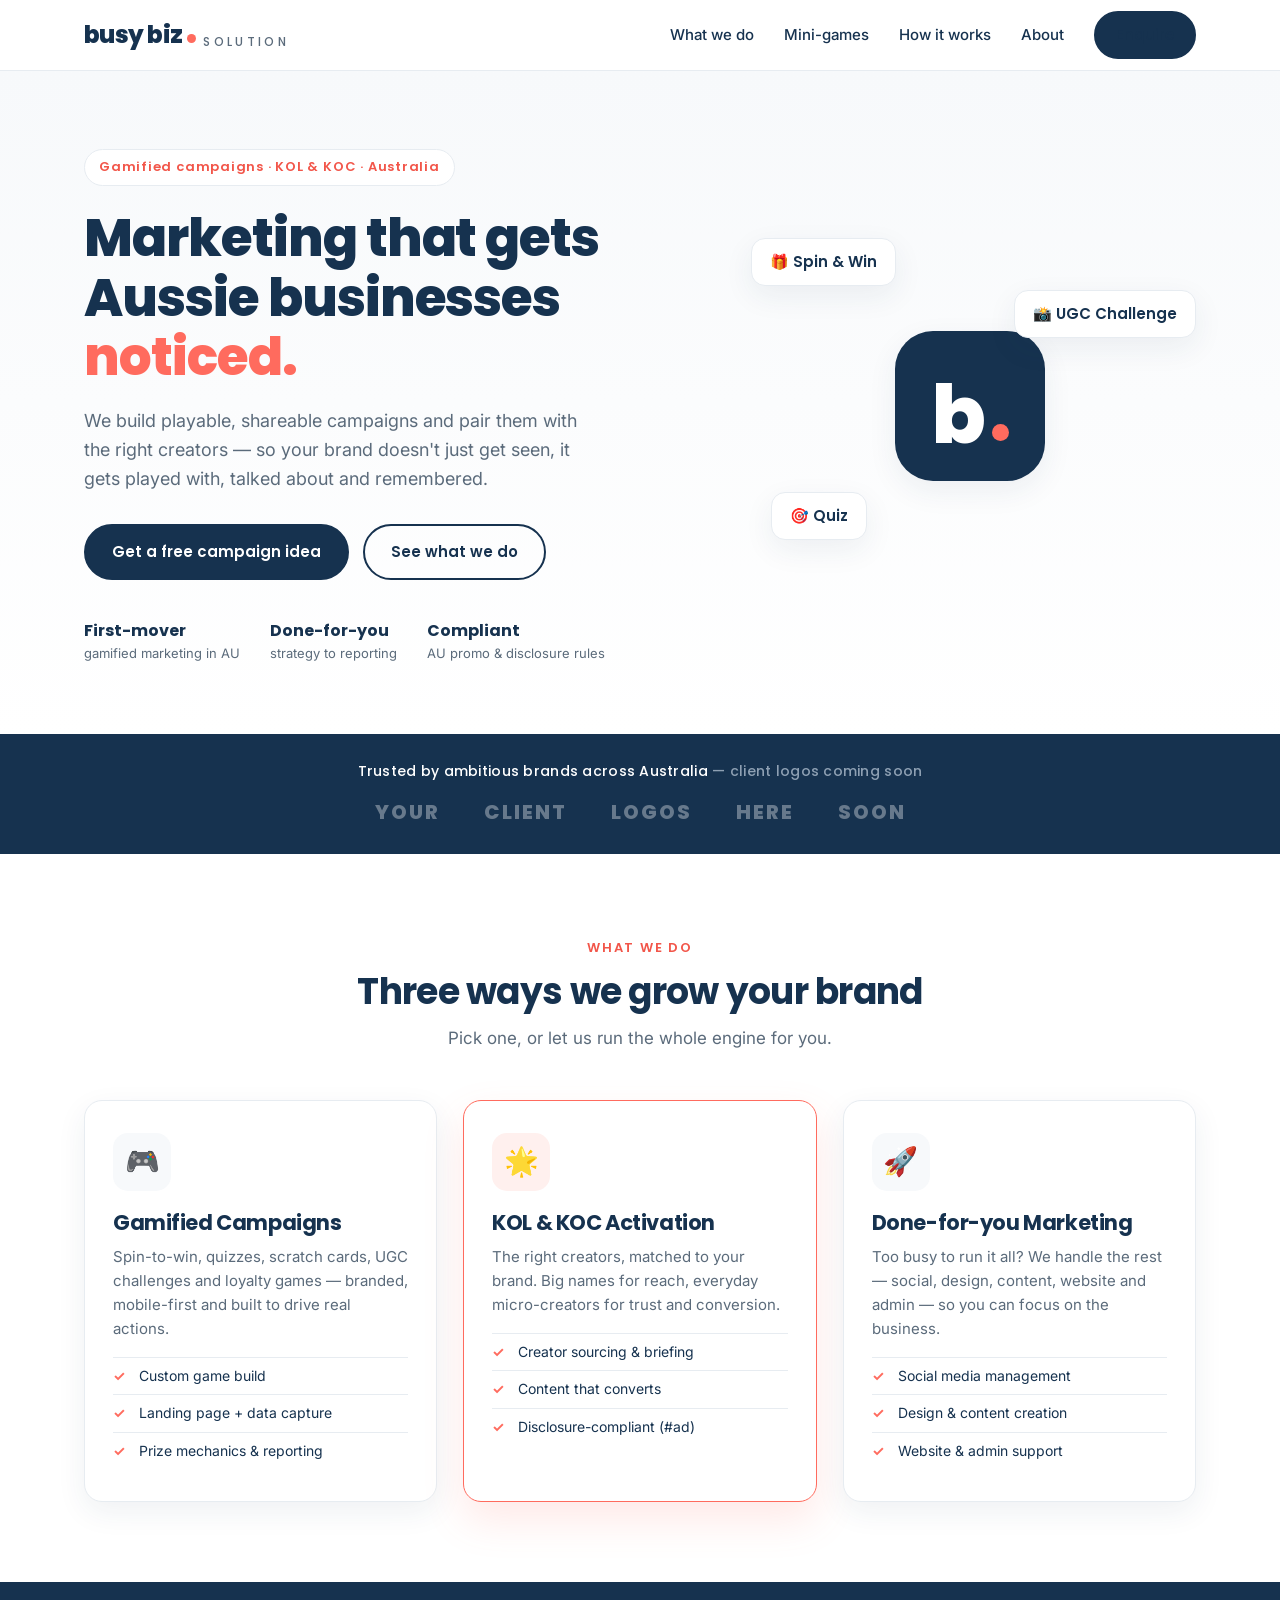
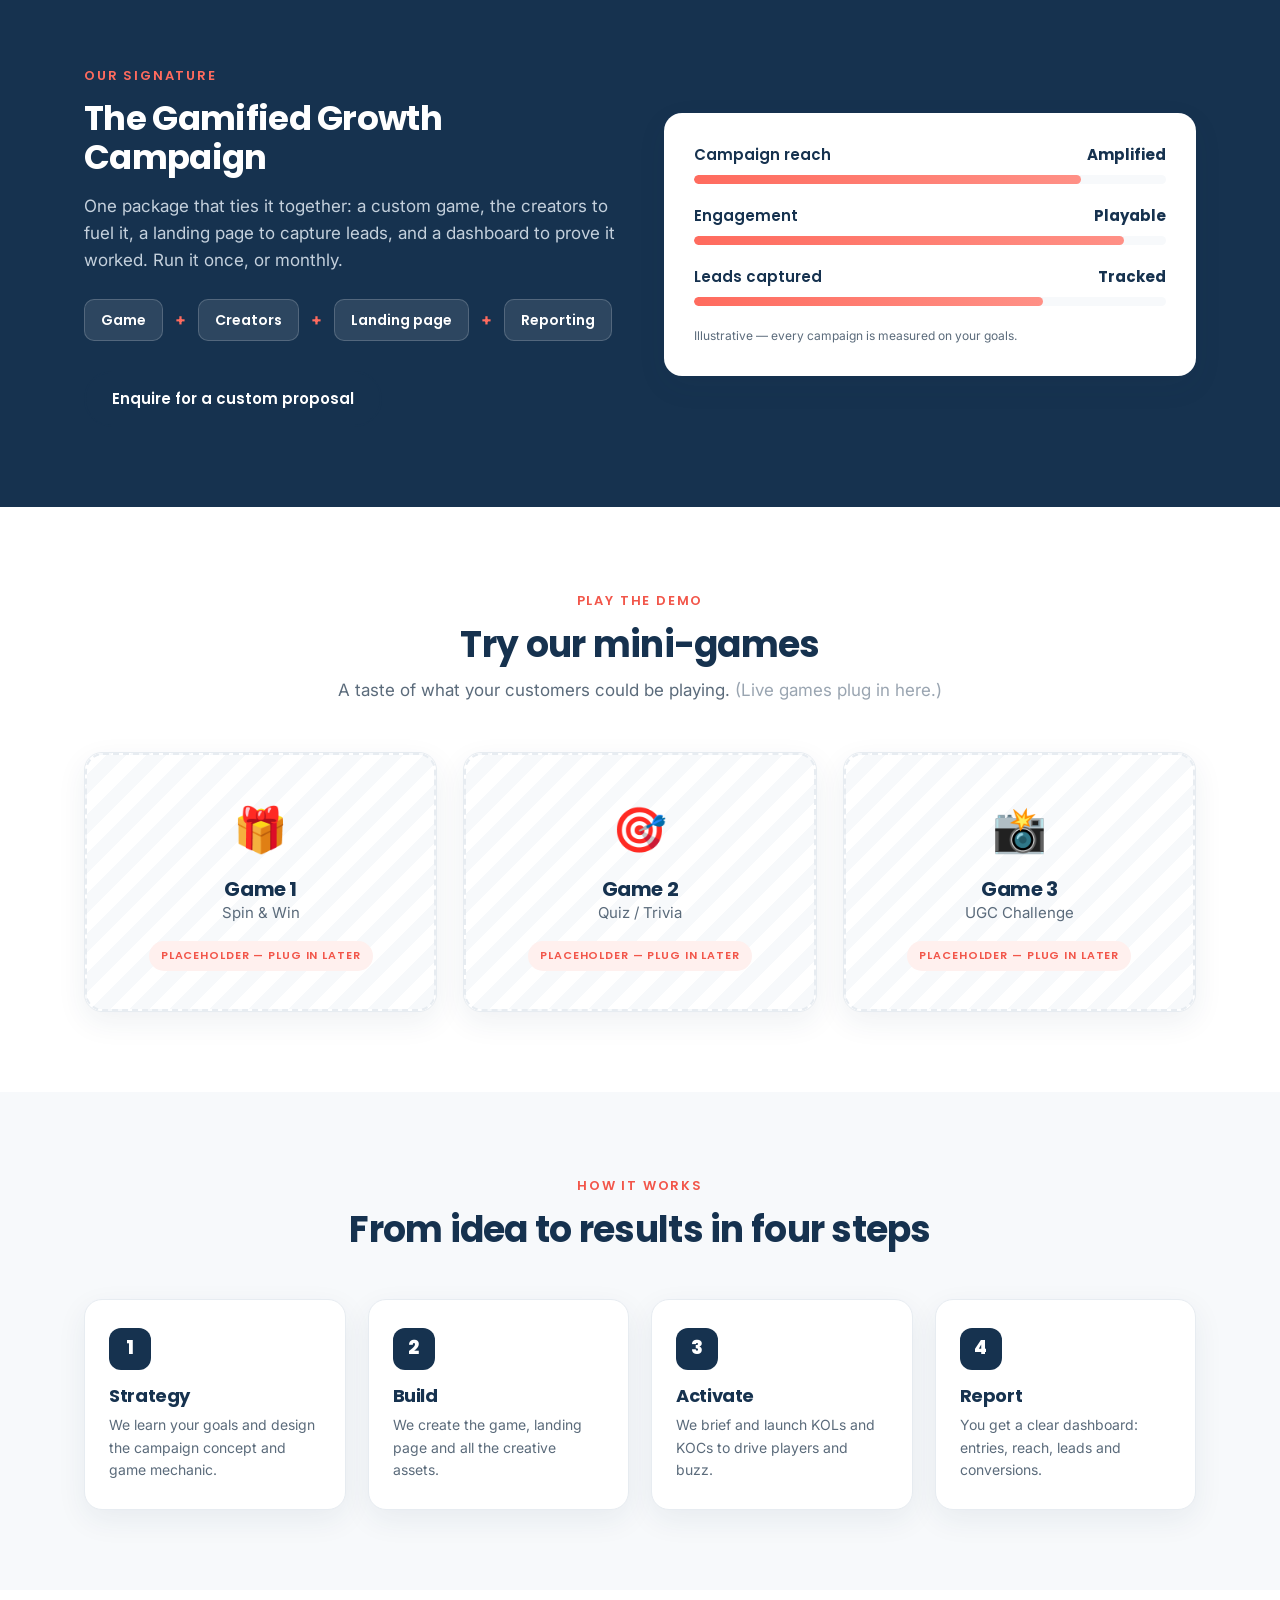
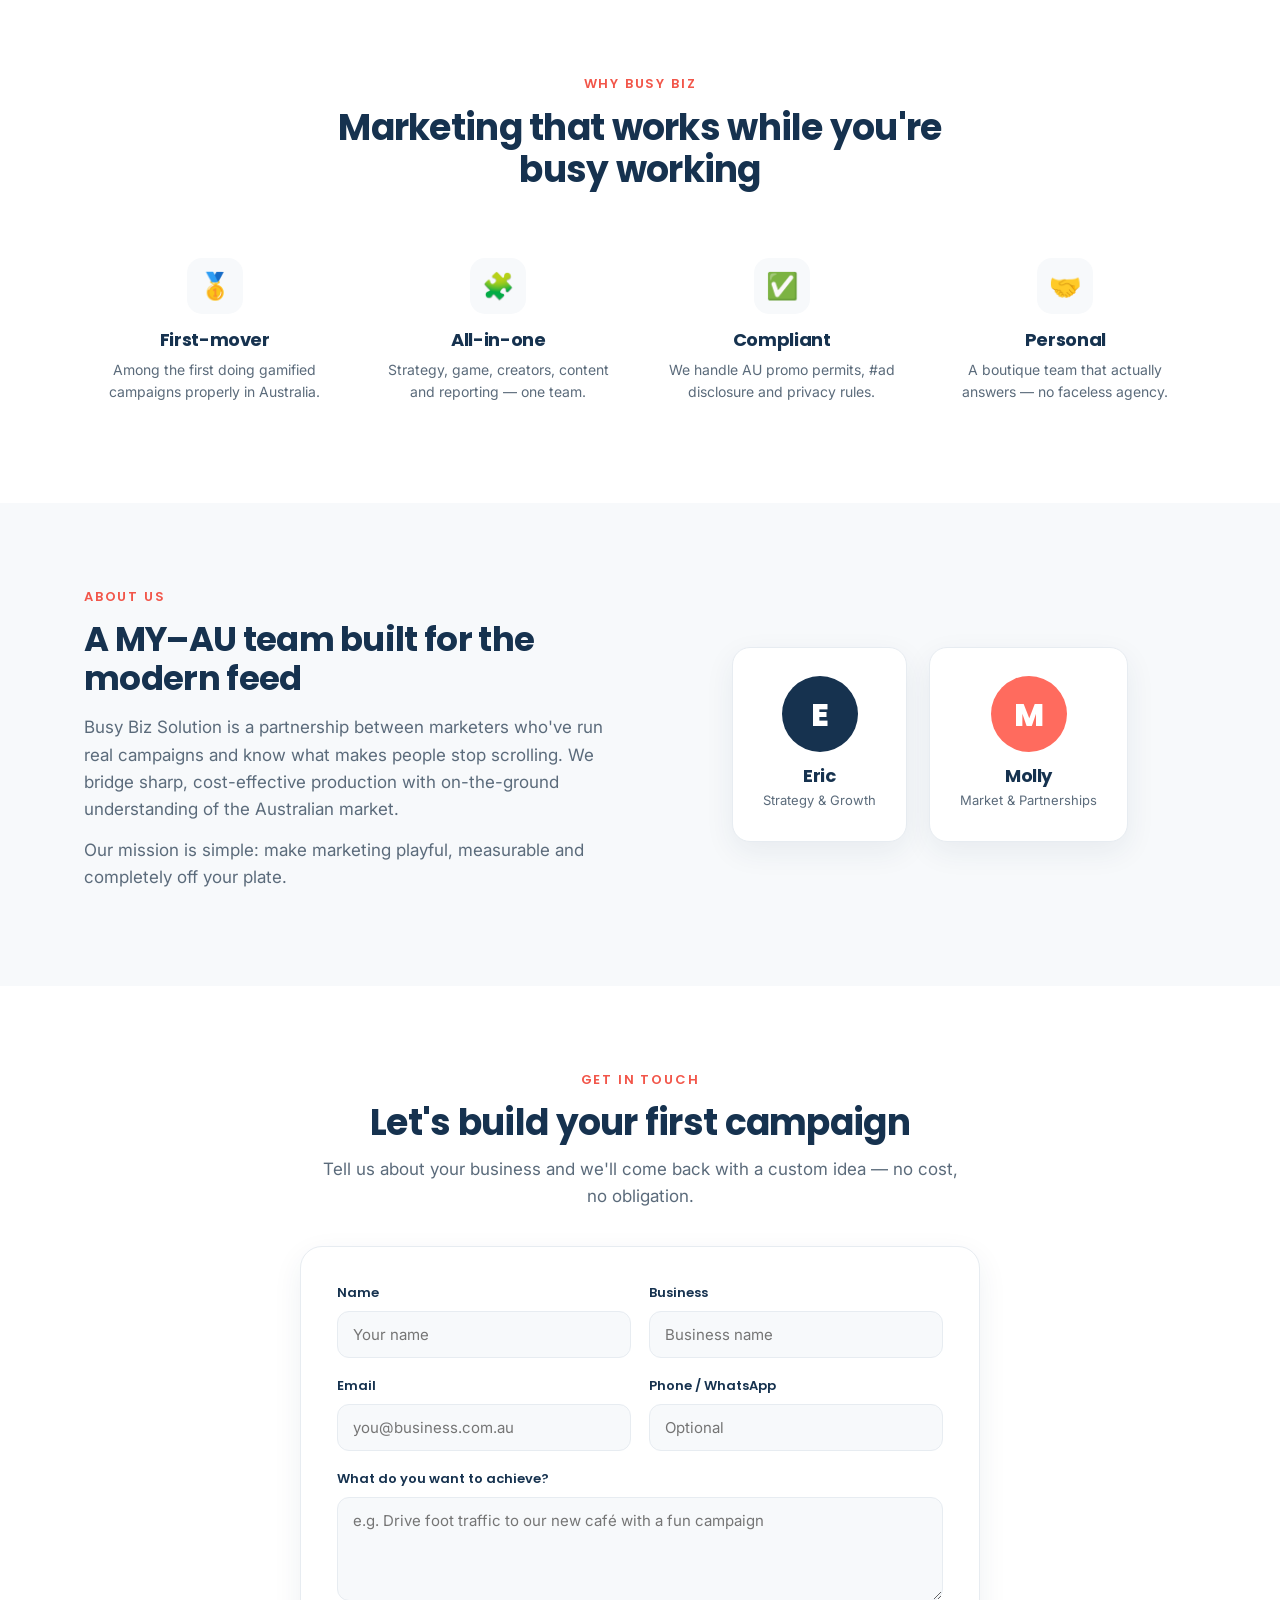
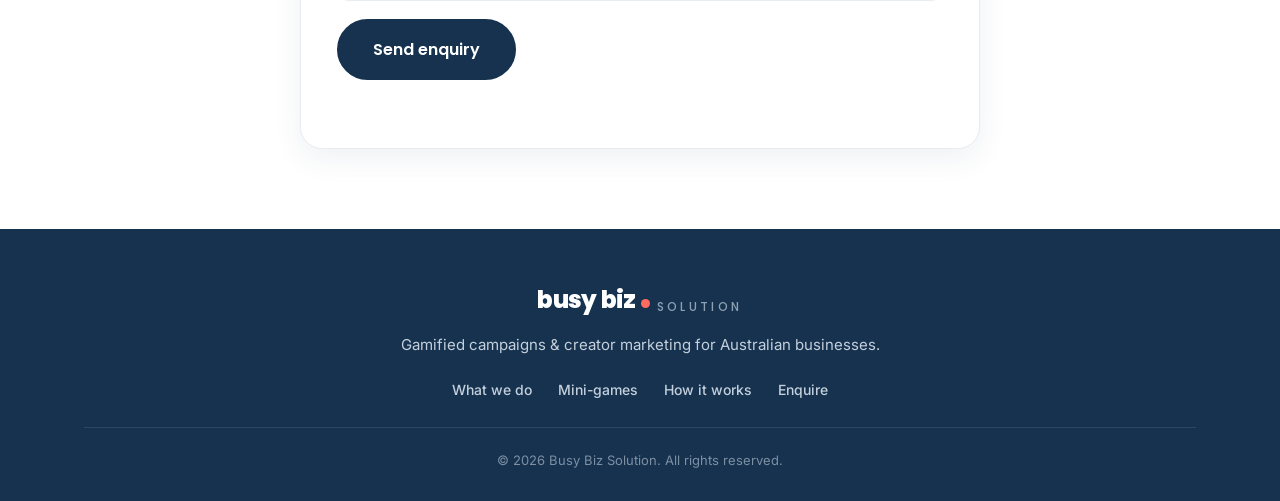
==== index.html @ 10fc3974 "Busy Biz Solution website mockup v1 (gamified + KOL/KOC, 3 mini-game slots)" ====
<!DOCTYPE html>
<html lang="en">
<head>
<meta charset="UTF-8">
<meta name="viewport" content="width=device-width, initial-scale=1.0">
<title>Busy Biz Solution — Gamified Campaigns & Creator Marketing (AU)</title>
<meta name="description" content="Busy Biz Solution builds gamified marketing campaigns and KOL/KOC creator activations for Australian businesses. Done-for-you marketing that gets you noticed.">
<link rel="icon" href="data:image/svg+xml,<svg xmlns='http://www.w3.org/2000/svg' viewBox='0 0 100 100'><rect width='100' height='100' rx='24' fill='%2316324F'/><text x='30' y='72' font-family='Poppins,Arial' font-weight='800' font-size='60' fill='white'>b</text><circle cx='66' cy='62' r='9' fill='%23FF6B5E'/></svg>">
<link rel="preconnect" href="https://fonts.googleapis.com">
<link rel="preconnect" href="https://fonts.gstatic.com" crossorigin>
<link href="https://fonts.googleapis.com/css2?family=Poppins:wght@400;500;600;700;800&family=Inter:wght@400;500;600;700&display=swap" rel="stylesheet">
<link rel="stylesheet" href="styles.css">
</head>
<body>

<!-- ===== NAV ===== -->
<header class="nav" id="top">
  <div class="container nav-inner">
    <a href="#top" class="logo">busy biz<span class="dot"></span><em>solution</em></a>
    <nav class="nav-links" id="navLinks">
      <a href="#what">What we do</a>
      <a href="#games">Mini-games</a>
      <a href="#how">How it works</a>
      <a href="#about">About</a>
      <a href="#contact" class="btn btn-sm">Enquire</a>
    </nav>
    <button class="nav-toggle" id="navToggle" aria-label="Menu">☰</button>
  </div>
</header>

<!-- ===== HERO ===== -->
<section class="hero">
  <div class="container hero-inner">
    <div class="hero-copy">
      <span class="eyebrow">Gamified campaigns · KOL &amp; KOC · Australia</span>
      <h1>Marketing that gets Aussie businesses <span class="hl">noticed.</span></h1>
      <p class="lead">We build playable, shareable campaigns and pair them with the right creators — so your brand doesn't just get seen, it gets played with, talked about and remembered.</p>
      <div class="hero-cta">
        <a href="#contact" class="btn">Get a free campaign idea</a>
        <a href="#what" class="btn btn-ghost">See what we do</a>
      </div>
      <div class="hero-meta">
        <div><strong>First-mover</strong><span>gamified marketing in AU</span></div>
        <div><strong>Done-for-you</strong><span>strategy to reporting</span></div>
        <div><strong>Compliant</strong><span>AU promo &amp; disclosure rules</span></div>
      </div>
    </div>
    <div class="hero-art" aria-hidden="true">
      <div class="orbit">
        <div class="chip chip-1">🎁 Spin &amp; Win</div>
        <div class="chip chip-2">🎯 Quiz</div>
        <div class="chip chip-3">📸 UGC Challenge</div>
        <div class="hero-badge"><span>b</span><i></i></div>
      </div>
    </div>
  </div>
</section>

<!-- ===== TRUST STRIP ===== -->
<section class="trust">
  <div class="container">
    <p>Trusted by ambitious brands across Australia <span class="muted">— client logos coming soon</span></p>
    <div class="logos">
      <span>YOUR</span><span>CLIENT</span><span>LOGOS</span><span>HERE</span><span>SOON</span>
    </div>
  </div>
</section>

<!-- ===== WHAT WE DO ===== -->
<section class="section" id="what">
  <div class="container">
    <div class="section-head">
      <span class="kicker">What we do</span>
      <h2>Three ways we grow your brand</h2>
      <p class="sub">Pick one, or let us run the whole engine for you.</p>
    </div>
    <div class="grid-3">
      <article class="card pillar">
        <div class="ic">🎮</div>
        <h3>Gamified Campaigns</h3>
        <p>Spin-to-win, quizzes, scratch cards, UGC challenges and loyalty games — branded, mobile-first and built to drive real actions.</p>
        <ul>
          <li>Custom game build</li>
          <li>Landing page + data capture</li>
          <li>Prize mechanics &amp; reporting</li>
        </ul>
      </article>
      <article class="card pillar featured">
        <div class="ic">🌟</div>
        <h3>KOL &amp; KOC Activation</h3>
        <p>The right creators, matched to your brand. Big names for reach, everyday micro-creators for trust and conversion.</p>
        <ul>
          <li>Creator sourcing &amp; briefing</li>
          <li>Content that converts</li>
          <li>Disclosure-compliant (#ad)</li>
        </ul>
      </article>
      <article class="card pillar">
        <div class="ic">🚀</div>
        <h3>Done-for-you Marketing</h3>
        <p>Too busy to run it all? We handle the rest — social, design, content, website and admin — so you can focus on the business.</p>
        <ul>
          <li>Social media management</li>
          <li>Design &amp; content creation</li>
          <li>Website &amp; admin support</li>
        </ul>
      </article>
    </div>
  </div>
</section>

<!-- ===== SIGNATURE OFFER ===== -->
<section class="section signature">
  <div class="container feature">
    <div class="feature-copy">
      <span class="kicker light">Our signature</span>
      <h2>The Gamified Growth Campaign</h2>
      <p>One package that ties it together: a custom game, the creators to fuel it, a landing page to capture leads, and a dashboard to prove it worked. Run it once, or monthly.</p>
      <div class="steps-mini">
        <span>Game</span><i>+</i><span>Creators</span><i>+</i><span>Landing page</span><i>+</i><span>Reporting</span>
      </div>
      <a href="#contact" class="btn">Enquire for a custom proposal</a>
    </div>
    <div class="feature-card">
      <div class="fc-row"><span>Campaign reach</span><strong>Amplified</strong></div>
      <div class="fc-bar"><i style="width:82%"></i></div>
      <div class="fc-row"><span>Engagement</span><strong>Playable</strong></div>
      <div class="fc-bar"><i style="width:91%"></i></div>
      <div class="fc-row"><span>Leads captured</span><strong>Tracked</strong></div>
      <div class="fc-bar"><i style="width:74%"></i></div>
      <p class="fc-note">Illustrative — every campaign is measured on your goals.</p>
    </div>
  </div>
</section>

<!-- ===== MINI GAMES (PLACEHOLDERS) ===== -->
<section class="section" id="games">
  <div class="container">
    <div class="section-head">
      <span class="kicker">Play the demo</span>
      <h2>Try our mini-games</h2>
      <p class="sub">A taste of what your customers could be playing. <span class="muted">(Live games plug in here.)</span></p>
    </div>
    <div class="grid-3">

      <!-- ============================================================= -->
      <!-- MINI-GAME SLOT 1 — Eric: plug your game embed/iframe here.     -->
      <!-- Replace the .game-ph block below with your game markup.       -->
      <!-- ============================================================= -->
      <div class="card game-slot" id="game-1">
        <div class="game-ph">
          <div class="game-ph-ic">🎁</div>
          <h3>Game 1</h3>
          <p>Spin &amp; Win</p>
          <span class="game-tag">Placeholder — plug in later</span>
        </div>
      </div>

      <!-- ============================================================= -->
      <!-- MINI-GAME SLOT 2 — plug your game embed/iframe here.          -->
      <!-- ============================================================= -->
      <div class="card game-slot" id="game-2">
        <div class="game-ph">
          <div class="game-ph-ic">🎯</div>
          <h3>Game 2</h3>
          <p>Quiz / Trivia</p>
          <span class="game-tag">Placeholder — plug in later</span>
        </div>
      </div>

      <!-- ============================================================= -->
      <!-- MINI-GAME SLOT 3 — plug your game embed/iframe here.          -->
      <!-- ============================================================= -->
      <div class="card game-slot" id="game-3">
        <div class="game-ph">
          <div class="game-ph-ic">📸</div>
          <h3>Game 3</h3>
          <p>UGC Challenge</p>
          <span class="game-tag">Placeholder — plug in later</span>
        </div>
      </div>

    </div>
  </div>
</section>

<!-- ===== HOW IT WORKS ===== -->
<section class="section alt" id="how">
  <div class="container">
    <div class="section-head">
      <span class="kicker">How it works</span>
      <h2>From idea to results in four steps</h2>
    </div>
    <div class="grid-4">
      <div class="step"><span class="num">1</span><h4>Strategy</h4><p>We learn your goals and design the campaign concept and game mechanic.</p></div>
      <div class="step"><span class="num">2</span><h4>Build</h4><p>We create the game, landing page and all the creative assets.</p></div>
      <div class="step"><span class="num">3</span><h4>Activate</h4><p>We brief and launch KOLs and KOCs to drive players and buzz.</p></div>
      <div class="step"><span class="num">4</span><h4>Report</h4><p>You get a clear dashboard: entries, reach, leads and conversions.</p></div>
    </div>
  </div>
</section>

<!-- ===== WHY US ===== -->
<section class="section" id="why">
  <div class="container">
    <div class="section-head">
      <span class="kicker">Why Busy Biz</span>
      <h2>Marketing that works while you're busy working</h2>
    </div>
    <div class="grid-4 why">
      <div class="why-item"><div class="ic sm">🥇</div><h4>First-mover</h4><p>Among the first doing gamified campaigns properly in Australia.</p></div>
      <div class="why-item"><div class="ic sm">🧩</div><h4>All-in-one</h4><p>Strategy, game, creators, content and reporting — one team.</p></div>
      <div class="why-item"><div class="ic sm">✅</div><h4>Compliant</h4><p>We handle AU promo permits, #ad disclosure and privacy rules.</p></div>
      <div class="why-item"><div class="ic sm">🤝</div><h4>Personal</h4><p>A boutique team that actually answers — no faceless agency.</p></div>
    </div>
  </div>
</section>

<!-- ===== ABOUT ===== -->
<section class="section alt" id="about">
  <div class="container feature">
    <div class="feature-copy">
      <span class="kicker">About us</span>
      <h2>A MY–AU team built for the modern feed</h2>
      <p>Busy Biz Solution is a partnership between marketers who've run real campaigns and know what makes people stop scrolling. We bridge sharp, cost-effective production with on-the-ground understanding of the Australian market.</p>
      <p>Our mission is simple: make marketing playful, measurable and completely off your plate.</p>
    </div>
    <div class="team">
      <div class="member"><div class="avatar">E</div><h4>Eric</h4><span>Strategy &amp; Growth</span></div>
      <div class="member"><div class="avatar coral">M</div><h4>Molly</h4><span>Market &amp; Partnerships</span></div>
    </div>
  </div>
</section>

<!-- ===== CONTACT ===== -->
<section class="section contact" id="contact">
  <div class="container">
    <div class="section-head">
      <span class="kicker">Get in touch</span>
      <h2>Let's build your first campaign</h2>
      <p class="sub">Tell us about your business and we'll come back with a custom idea — no cost, no obligation.</p>
    </div>
    <!-- NOTE: wire this form to Formspree / email later. action="#" is a placeholder. -->
    <form class="enquiry" action="#" method="post" onsubmit="return bbSubmit(event)">
      <div class="row">
        <label>Name<input type="text" name="name" placeholder="Your name" required></label>
        <label>Business<input type="text" name="business" placeholder="Business name"></label>
      </div>
      <div class="row">
        <label>Email<input type="email" name="email" placeholder="you@business.com.au" required></label>
        <label>Phone / WhatsApp<input type="tel" name="phone" placeholder="Optional"></label>
      </div>
      <label>What do you want to achieve?<textarea name="message" rows="4" placeholder="e.g. Drive foot traffic to our new café with a fun campaign"></textarea></label>
      <button type="submit" class="btn btn-lg">Send enquiry</button>
      <p class="form-note" id="formNote"></p>
    </form>
  </div>
</section>

<!-- ===== FOOTER ===== -->
<footer class="footer">
  <div class="container footer-inner">
    <a href="#top" class="logo footer-logo">busy biz<span class="dot"></span><em>solution</em></a>
    <p class="footer-tag">Gamified campaigns &amp; creator marketing for Australian businesses.</p>
    <div class="footer-links">
      <a href="#what">What we do</a>
      <a href="#games">Mini-games</a>
      <a href="#how">How it works</a>
      <a href="#contact">Enquire</a>
    </div>
    <p class="copyright">© 2026 Busy Biz Solution. All rights reserved.</p>
  </div>
</footer>

<script src="script.js"></script>
</body>
</html>
---- styles.css ----
/* ===== Busy Biz Solution — brand styles ===== */
:root{
  --navy:#16324F;
  --navy-2:#1f4266;
  --coral:#FF6B5E;
  --coral-d:#f2564a;
  --mist:#F7F9FB;
  --slate:#5B6B7B;
  --line:#e7ecf1;
  --white:#ffffff;
  --ink:#16324F;
  --radius:18px;
  --shadow:0 10px 30px rgba(22,50,79,.07);
  --max:1160px;
}
*{margin:0;padding:0;box-sizing:border-box}
html{scroll-behavior:smooth}
body{font-family:'Inter',system-ui,sans-serif;color:var(--ink);background:var(--white);line-height:1.6;-webkit-font-smoothing:antialiased}
.container{max-width:var(--max);margin:0 auto;padding:0 24px}
h1,h2,h3,h4{font-family:'Poppins',sans-serif;color:var(--navy);line-height:1.15;letter-spacing:-.02em}
a{text-decoration:none;color:inherit}
img{max-width:100%}

/* buttons */
.btn{display:inline-block;background:var(--navy);color:#fff;font-family:'Poppins';font-weight:600;font-size:15px;padding:14px 26px;border-radius:999px;border:2px solid var(--navy);cursor:pointer;transition:.2s;white-space:nowrap}
.btn:hover{background:var(--navy-2);border-color:var(--navy-2);transform:translateY(-2px)}
.btn-ghost{background:transparent;color:var(--navy)}
.btn-ghost:hover{background:var(--navy);color:#fff}
.btn-sm{padding:10px 20px;font-size:14px}
.btn-lg{padding:16px 34px;font-size:16px}

/* nav */
.nav{position:sticky;top:0;z-index:50;background:rgba(255,255,255,.9);backdrop-filter:blur(10px);border-bottom:1px solid var(--line)}
.nav-inner{display:flex;align-items:center;justify-content:space-between;height:70px}
.logo{font-family:'Poppins';font-weight:800;font-size:24px;color:var(--navy);letter-spacing:-.03em;display:inline-flex;align-items:baseline;gap:3px}
.logo .dot{width:9px;height:9px;border-radius:50%;background:var(--coral);display:inline-block;margin:0 2px}
.logo em{font-style:normal;font-weight:500;font-size:12px;letter-spacing:.28em;text-transform:uppercase;color:var(--slate);align-self:flex-end;margin-bottom:3px;margin-left:2px}
.nav-links{display:flex;align-items:center;gap:30px}
.nav-links a{font-weight:500;font-size:15px;color:var(--navy)}
.nav-links a:not(.btn):hover{color:var(--coral)}
.nav-toggle{display:none;background:none;border:none;font-size:24px;color:var(--navy);cursor:pointer}

/* hero */
.hero{background:linear-gradient(180deg,var(--mist),#fff);padding:78px 0 70px;overflow:hidden}
.hero-inner{display:grid;grid-template-columns:1.15fr .85fr;gap:50px;align-items:center}
.eyebrow{display:inline-block;font-family:'Poppins';font-weight:600;font-size:13px;letter-spacing:.06em;color:var(--coral-d);background:#fff;border:1px solid var(--line);padding:7px 14px;border-radius:999px;margin-bottom:22px}
.hero h1{font-size:52px;font-weight:800;margin-bottom:20px}
.hero .hl{color:var(--coral)}
.lead{font-size:18px;color:var(--slate);max-width:520px;margin-bottom:30px}
.hero-cta{display:flex;gap:14px;flex-wrap:wrap;margin-bottom:38px}
.hero-meta{display:flex;gap:30px;flex-wrap:wrap}
.hero-meta div{display:flex;flex-direction:column}
.hero-meta strong{font-family:'Poppins';font-weight:700;color:var(--navy);font-size:16px}
.hero-meta span{font-size:13px;color:var(--slate)}

/* hero art */
.hero-art{position:relative;height:380px}
.orbit{position:absolute;inset:0;display:flex;align-items:center;justify-content:center}
.hero-badge{width:150px;height:150px;border-radius:38px;background:var(--navy);display:flex;align-items:baseline;justify-content:center;gap:6px;padding-top:44px;box-shadow:var(--shadow)}
.hero-badge span{font-family:'Poppins';font-weight:800;font-size:80px;color:#fff;line-height:1}
.hero-badge i{width:17px;height:17px;border-radius:50%;background:var(--coral);align-self:flex-end;margin-bottom:40px}
.chip{position:absolute;background:#fff;border:1px solid var(--line);box-shadow:var(--shadow);font-family:'Poppins';font-weight:600;font-size:15px;color:var(--navy);padding:11px 18px;border-radius:14px;animation:float 5s ease-in-out infinite}
.chip-1{top:22px;left:6px}
.chip-2{bottom:56px;left:26px;animation-delay:1.4s}
.chip-3{top:74px;right:0;animation-delay:.7s}
@keyframes float{0%,100%{transform:translateY(0)}50%{transform:translateY(-12px)}}

/* trust */
.trust{background:var(--navy);color:#fff;padding:26px 0}
.trust p{text-align:center;font-family:'Poppins';font-weight:500;font-size:14px;letter-spacing:.02em;margin-bottom:14px}
.trust .muted{color:#8ea0b3}
.logos{display:flex;justify-content:center;gap:44px;flex-wrap:wrap}
.logos span{font-family:'Poppins';font-weight:800;font-size:20px;letter-spacing:.1em;color:rgba(255,255,255,.35)}

/* sections */
.section{padding:80px 0}
.section.alt{background:var(--mist)}
.section-head{text-align:center;max-width:640px;margin:0 auto 48px}
.kicker{display:inline-block;font-family:'Poppins';font-weight:600;font-size:13px;letter-spacing:.14em;text-transform:uppercase;color:var(--coral-d);margin-bottom:12px}
.kicker.light{color:var(--coral)}
.section-head h2{font-size:36px;font-weight:700}
.section-head .sub{color:var(--slate);font-size:17px;margin-top:12px}
.muted{color:#9aa5b1}

/* grids */
.grid-3{display:grid;grid-template-columns:repeat(3,1fr);gap:26px}
.grid-4{display:grid;grid-template-columns:repeat(4,1fr);gap:22px}
.card{background:#fff;border:1px solid var(--line);border-radius:var(--radius);padding:32px 28px;box-shadow:var(--shadow);transition:.2s}
.card:hover{transform:translateY(-5px);box-shadow:0 18px 40px rgba(22,50,79,.12)}

/* pillars */
.pillar .ic{width:58px;height:58px;border-radius:15px;background:var(--mist);display:flex;align-items:center;justify-content:center;font-size:28px;margin-bottom:20px}
.pillar.featured{border-color:var(--coral);box-shadow:0 18px 40px rgba(255,107,94,.15)}
.pillar.featured .ic{background:#fff0ee}
.pillar h3{font-size:21px;margin-bottom:10px}
.pillar p{color:var(--slate);font-size:15px;margin-bottom:16px}
.pillar ul{list-style:none}
.pillar li{font-size:14px;color:var(--navy);padding:7px 0 7px 26px;position:relative;border-top:1px solid var(--line)}
.pillar li:before{content:"✓";position:absolute;left:0;color:var(--coral);font-weight:700}

/* signature feature */
.signature{background:var(--navy);color:#fff}
.signature .kicker{color:var(--coral)}
.feature{display:grid;grid-template-columns:1fr 1fr;gap:48px;align-items:center}
.feature-copy h2{color:#fff;font-size:34px;margin-bottom:16px}
.signature .feature-copy p{color:#c4d0dc;font-size:17px;margin-bottom:24px}
.steps-mini{display:flex;align-items:center;gap:12px;flex-wrap:wrap;margin-bottom:30px}
.steps-mini span{background:rgba(255,255,255,.1);border:1px solid rgba(255,255,255,.18);padding:9px 16px;border-radius:10px;font-family:'Poppins';font-weight:600;font-size:14px}
.steps-mini i{color:var(--coral);font-style:normal;font-weight:800}
.feature-card{background:#fff;border-radius:var(--radius);padding:30px;box-shadow:var(--shadow)}
.fc-row{display:flex;justify-content:space-between;align-items:center;font-family:'Poppins';font-weight:600;color:var(--navy);font-size:15px;margin-bottom:8px}
.fc-bar{height:9px;border-radius:999px;background:var(--mist);overflow:hidden;margin-bottom:20px}
.fc-bar i{display:block;height:100%;border-radius:999px;background:linear-gradient(90deg,var(--coral),#ff9086)}
.fc-note{font-size:12px;color:var(--slate);margin-top:4px}

/* game slots */
.game-slot{padding:0;overflow:hidden;min-height:260px;display:flex}
.game-ph{flex:1;display:flex;flex-direction:column;align-items:center;justify-content:center;text-align:center;padding:36px 24px;background:repeating-linear-gradient(135deg,#fff,#fff 14px,var(--mist) 14px,var(--mist) 28px);border:2px dashed var(--line);border-radius:var(--radius)}
.game-ph-ic{font-size:44px;margin-bottom:14px}
.game-ph h3{font-size:20px}
.game-ph p{color:var(--slate);font-size:15px;margin-bottom:16px}
.game-tag{font-family:'Poppins';font-weight:600;font-size:11px;letter-spacing:.08em;text-transform:uppercase;color:var(--coral-d);background:#fff0ee;padding:6px 12px;border-radius:999px}

/* steps */
.step{background:#fff;border:1px solid var(--line);border-radius:var(--radius);padding:28px 24px;box-shadow:var(--shadow)}
.step .num{display:flex;align-items:center;justify-content:center;width:42px;height:42px;border-radius:12px;background:var(--navy);color:#fff;font-family:'Poppins';font-weight:800;font-size:19px;margin-bottom:16px}
.step h4{font-size:18px;margin-bottom:8px}
.step p{color:var(--slate);font-size:14px}

/* why */
.why-item{text-align:center;padding:20px 14px}
.ic.sm{width:56px;height:56px;border-radius:15px;background:var(--mist);display:flex;align-items:center;justify-content:center;font-size:26px;margin:0 auto 16px}
.why-item h4{font-size:18px;margin-bottom:8px}
.why-item p{color:var(--slate);font-size:14px}

/* about / team */
.team{display:flex;gap:22px;justify-content:center}
.member{background:#fff;border:1px solid var(--line);border-radius:var(--radius);padding:28px 30px;text-align:center;box-shadow:var(--shadow)}
.avatar{width:76px;height:76px;border-radius:50%;background:var(--navy);color:#fff;font-family:'Poppins';font-weight:800;font-size:32px;display:flex;align-items:center;justify-content:center;margin:0 auto 14px}
.avatar.coral{background:var(--coral)}
.member h4{font-size:18px}
.member span{font-size:13px;color:var(--slate)}
.alt .feature-copy h2{color:var(--navy)}
.alt .feature-copy p{color:var(--slate);font-size:17px;margin-bottom:14px}

/* contact */
.contact .section-head{margin-bottom:36px}
.enquiry{max-width:680px;margin:0 auto;background:#fff;border:1px solid var(--line);border-radius:22px;padding:36px;box-shadow:var(--shadow)}
.enquiry .row{display:grid;grid-template-columns:1fr 1fr;gap:18px}
.enquiry label{display:flex;flex-direction:column;font-family:'Poppins';font-weight:600;font-size:13px;color:var(--navy);margin-bottom:18px;gap:7px}
.enquiry input,.enquiry textarea{font-family:'Inter';font-size:15px;padding:13px 15px;border:1px solid var(--line);border-radius:12px;background:var(--mist);color:var(--ink);font-weight:400;transition:.15s}
.enquiry input:focus,.enquiry textarea:focus{outline:none;border-color:var(--coral);background:#fff}
.enquiry textarea{resize:vertical}
.form-note{text-align:center;font-family:'Inter';font-weight:500;font-size:14px;color:var(--coral-d);margin-top:14px;min-height:18px}

/* footer */
.footer{background:var(--navy);color:#fff;padding:52px 0 30px}
.footer-inner{text-align:center}
.footer-logo{color:#fff;justify-content:center;margin-bottom:14px}
.footer-logo em{color:#8ea0b3}
.footer-tag{color:#c4d0dc;font-size:15px;margin-bottom:22px}
.footer-links{display:flex;gap:26px;justify-content:center;flex-wrap:wrap;margin-bottom:26px}
.footer-links a{color:#c4d0dc;font-size:14px;font-weight:500}
.footer-links a:hover{color:#fff}
.copyright{color:#7d8fa3;font-size:13px;border-top:1px solid rgba(255,255,255,.1);padding-top:22px}

/* ===== responsive ===== */
@media(max-width:900px){
  .hero-inner{grid-template-columns:1fr;gap:20px}
  .hero-art{display:none}
  .hero h1{font-size:40px}
  .feature{grid-template-columns:1fr;gap:30px}
  .grid-4{grid-template-columns:repeat(2,1fr)}
}
@media(max-width:720px){
  .nav-links{position:fixed;top:70px;left:0;right:0;background:#fff;flex-direction:column;gap:0;border-bottom:1px solid var(--line);padding:10px 0;transform:translateY(-140%);transition:.25s;box-shadow:var(--shadow)}
  .nav-links.open{transform:translateY(0)}
  .nav-links a{padding:14px 24px;width:100%}
  .nav-links .btn{margin:10px 24px;text-align:center}
  .nav-toggle{display:block}
  .grid-3{grid-template-columns:1fr}
  .hero h1{font-size:34px}
  .section-head h2{font-size:28px}
  .enquiry .row{grid-template-columns:1fr}
  .team{flex-direction:column;align-items:center}
}
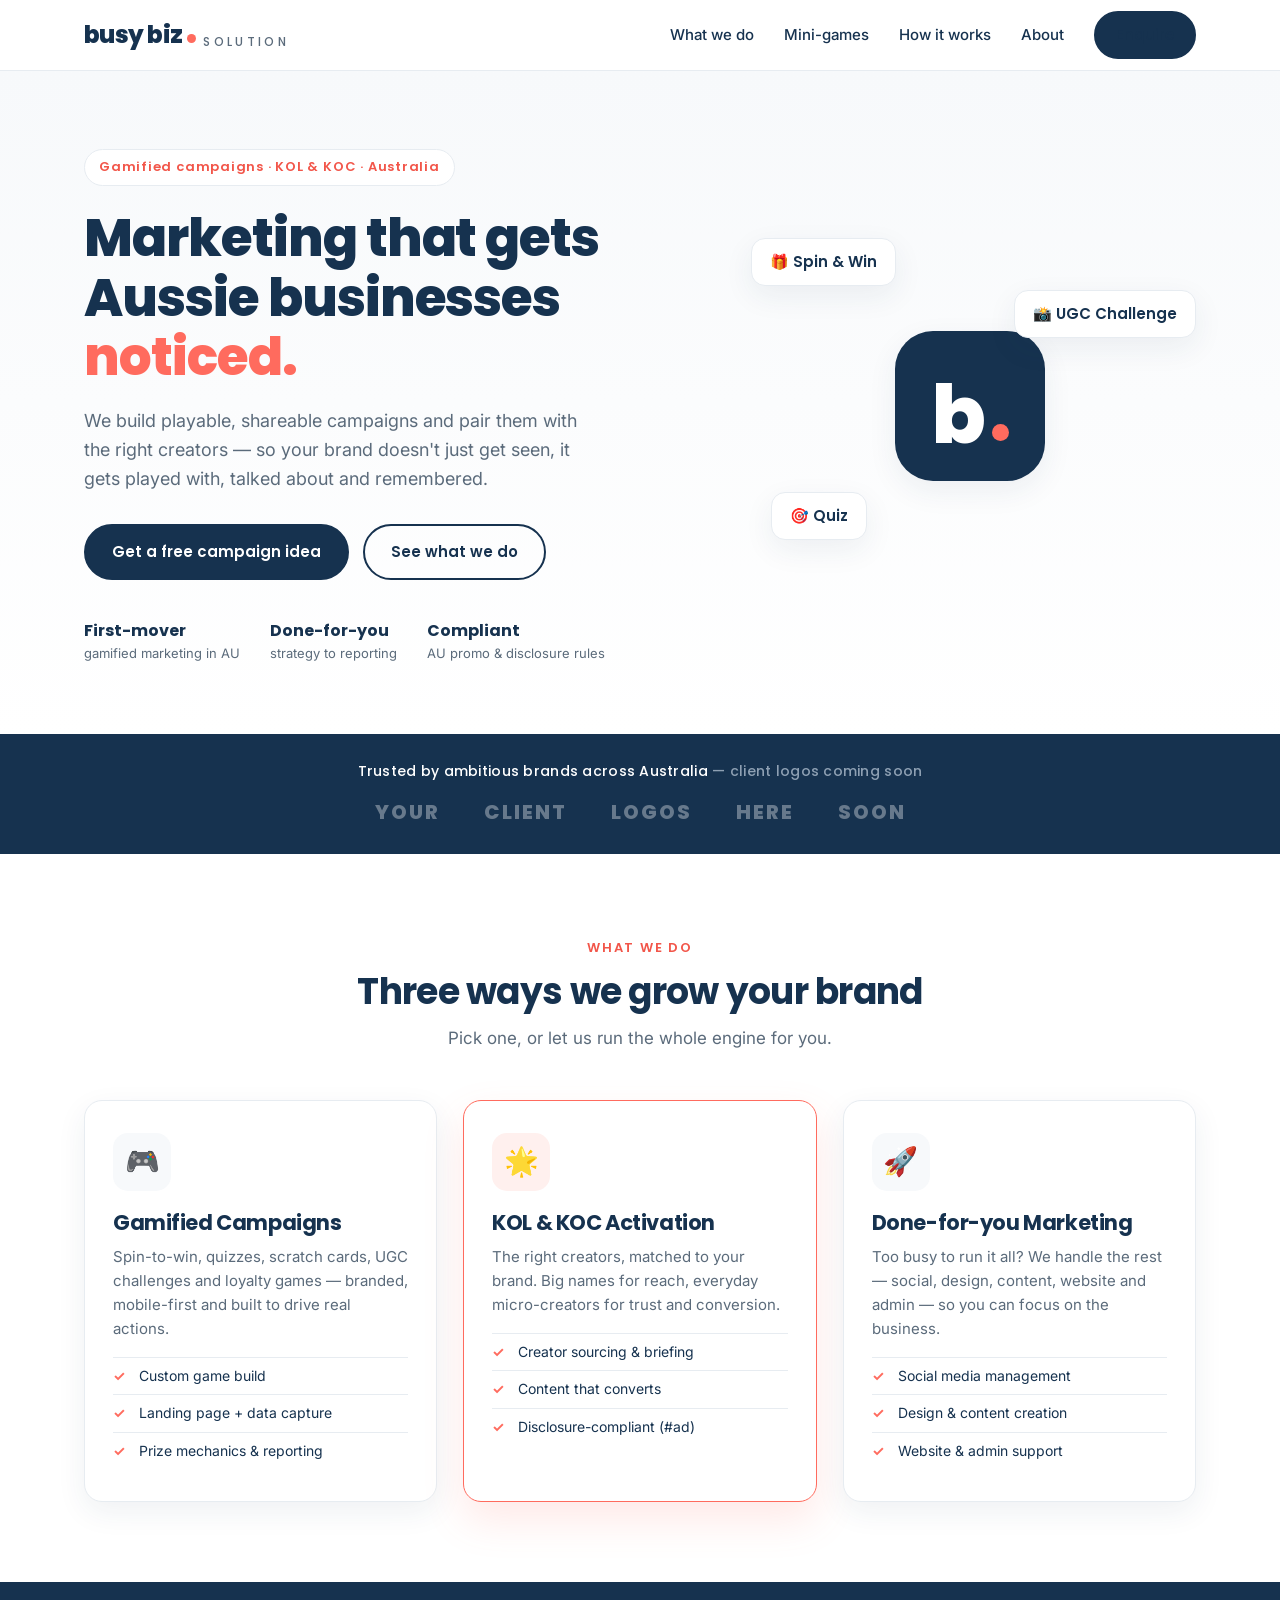
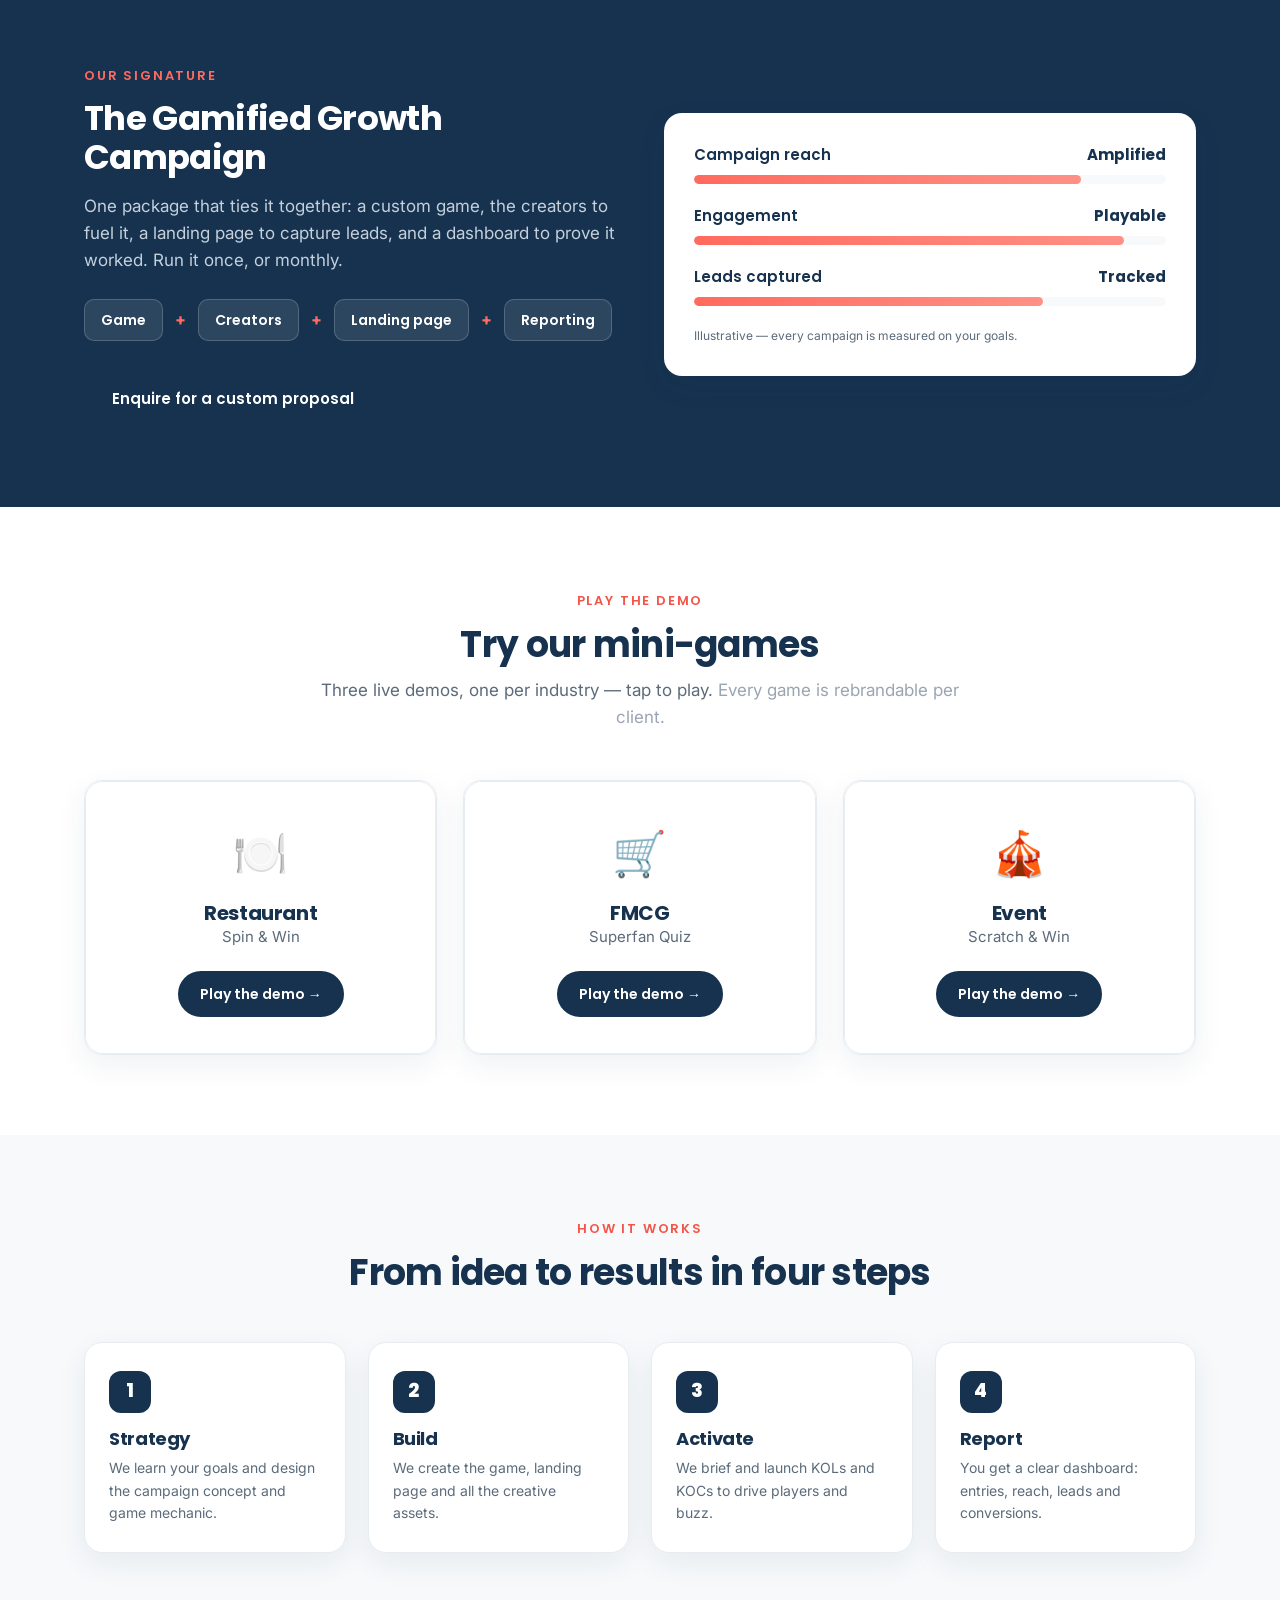
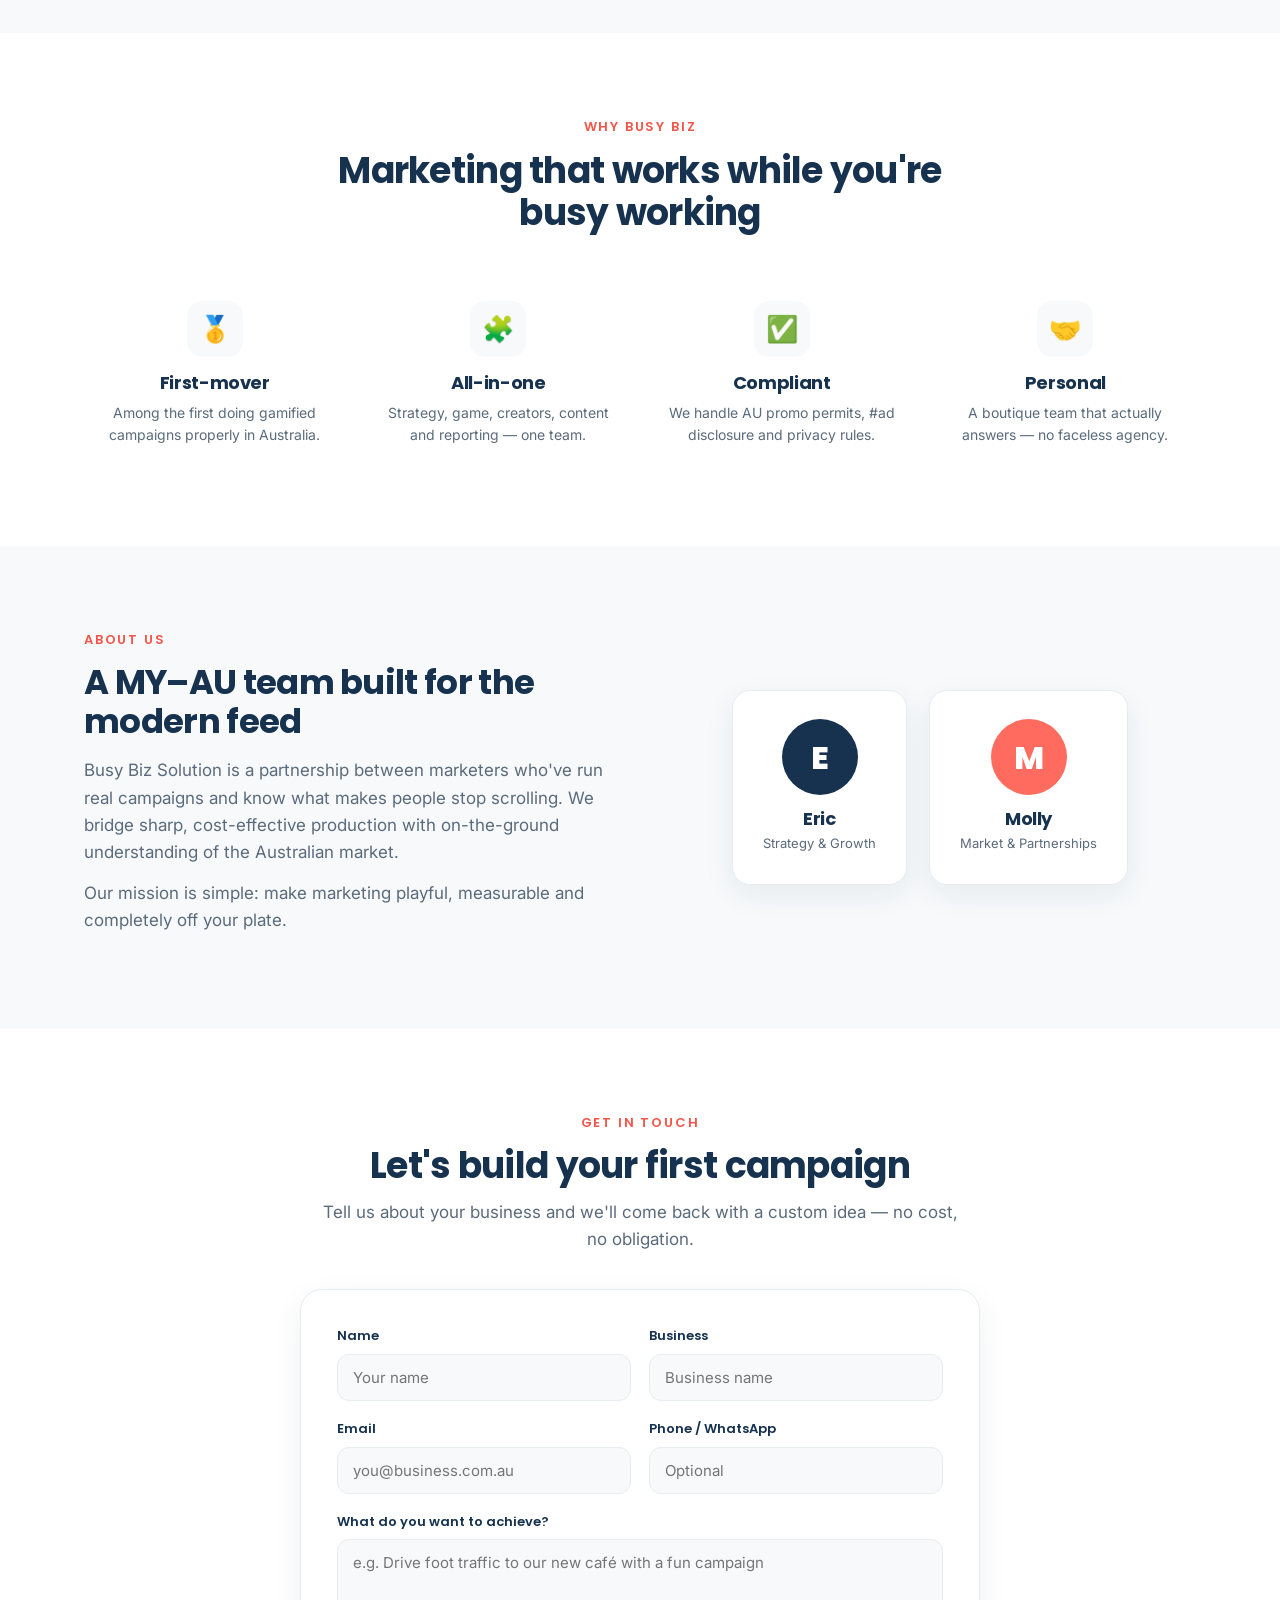
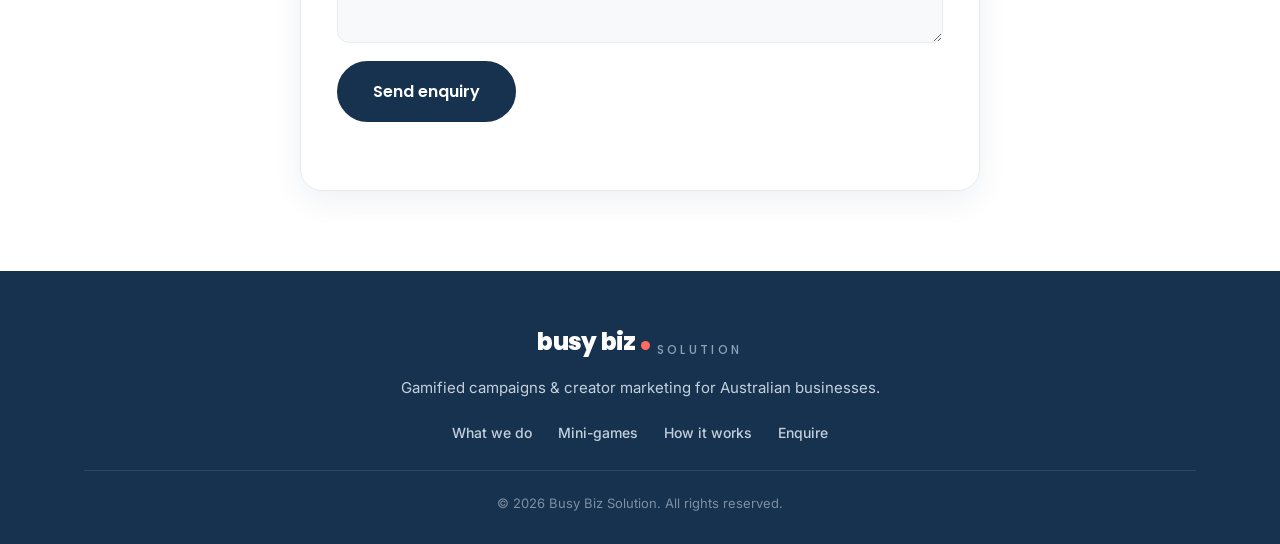
==== commit f4b3ef07: "Add 3 playable mini-games (restaurant spin, FMCG quiz, event scratch) + wire into site" ====
--- a/index.html
+++ b/index.html
@@ -139,44 +139,46 @@
     <div class="section-head">
       <span class="kicker">Play the demo</span>
       <h2>Try our mini-games</h2>
-      <p class="sub">A taste of what your customers could be playing. <span class="muted">(Live games plug in here.)</span></p>
+      <p class="sub">Three live demos, one per industry — tap to play. <span class="muted">Every game is rebrandable per client.</span></p>
     </div>
     <div class="grid-3">
 
       <!-- ============================================================= -->
-      <!-- MINI-GAME SLOT 1 — Eric: plug your game embed/iframe here.     -->
-      <!-- Replace the .game-ph block below with your game markup.       -->
-      <!-- ============================================================= -->
-      <div class="card game-slot" id="game-1">
+      <!-- MINI-GAME SLOT 1 — Restaurant: Spin & Win                     -->
+      <!-- Live game file: games/restaurant-spin.html                    -->
+      <!-- ============================================================= -->
+      <div class="card game-slot live" id="game-1">
         <div class="game-ph">
-          <div class="game-ph-ic">🎁</div>
-          <h3>Game 1</h3>
+          <div class="game-ph-ic">🍽️</div>
+          <h3>Restaurant</h3>
           <p>Spin &amp; Win</p>
-          <span class="game-tag">Placeholder — plug in later</span>
+          <a class="btn btn-sm" href="games/restaurant-spin.html">Play the demo →</a>
         </div>
       </div>
 
       <!-- ============================================================= -->
-      <!-- MINI-GAME SLOT 2 — plug your game embed/iframe here.          -->
-      <!-- ============================================================= -->
-      <div class="card game-slot" id="game-2">
+      <!-- MINI-GAME SLOT 2 — FMCG: Superfan Quiz                        -->
+      <!-- Live game file: games/fmcg-quiz.html                          -->
+      <!-- ============================================================= -->
+      <div class="card game-slot live" id="game-2">
         <div class="game-ph">
-          <div class="game-ph-ic">🎯</div>
-          <h3>Game 2</h3>
-          <p>Quiz / Trivia</p>
-          <span class="game-tag">Placeholder — plug in later</span>
+          <div class="game-ph-ic">🛒</div>
+          <h3>FMCG</h3>
+          <p>Superfan Quiz</p>
+          <a class="btn btn-sm" href="games/fmcg-quiz.html">Play the demo →</a>
         </div>
       </div>
 
       <!-- ============================================================= -->
-      <!-- MINI-GAME SLOT 3 — plug your game embed/iframe here.          -->
-      <!-- ============================================================= -->
-      <div class="card game-slot" id="game-3">
+      <!-- MINI-GAME SLOT 3 — Event: Scratch & Win                       -->
+      <!-- Live game file: games/event-scratch.html                      -->
+      <!-- ============================================================= -->
+      <div class="card game-slot live" id="game-3">
         <div class="game-ph">
-          <div class="game-ph-ic">📸</div>
-          <h3>Game 3</h3>
-          <p>UGC Challenge</p>
-          <span class="game-tag">Placeholder — plug in later</span>
+          <div class="game-ph-ic">🎪</div>
+          <h3>Event</h3>
+          <p>Scratch &amp; Win</p>
+          <a class="btn btn-sm" href="games/event-scratch.html">Play the demo →</a>
         </div>
       </div>
 
--- a/styles.css
+++ b/styles.css
@@ -120,6 +120,9 @@
 .game-ph h3{font-size:20px}
 .game-ph p{color:var(--slate);font-size:15px;margin-bottom:16px}
 .game-tag{font-family:'Poppins';font-weight:600;font-size:11px;letter-spacing:.08em;text-transform:uppercase;color:var(--coral-d);background:#fff0ee;padding:6px 12px;border-radius:999px}
+.game-slot.live .game-ph{background:#fff;border:1px solid var(--line)}
+.game-slot.live .game-ph .btn{margin-top:6px}
+.game-slot.live:hover .game-ph-ic{transform:scale(1.1);transition:.2s}
 
 /* steps */
 .step{background:#fff;border:1px solid var(--line);border-radius:var(--radius);padding:28px 24px;box-shadow:var(--shadow)}
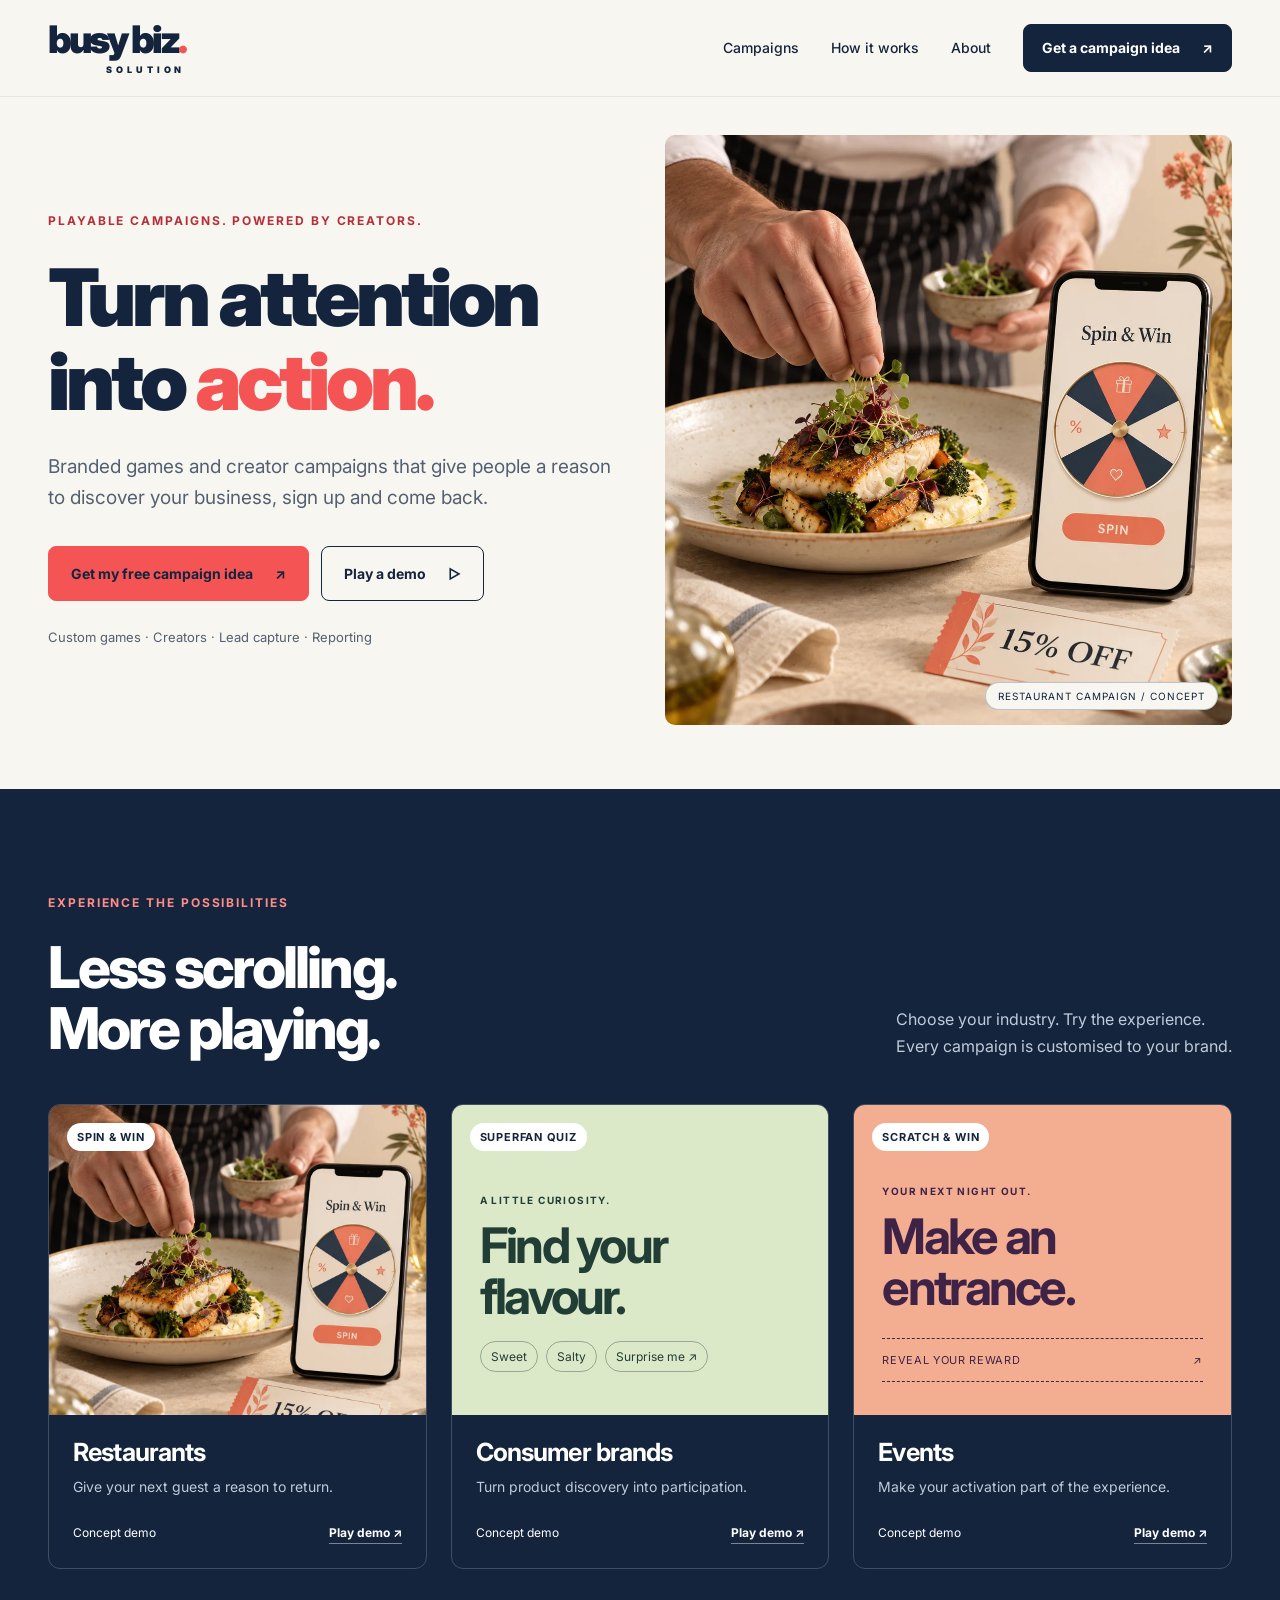
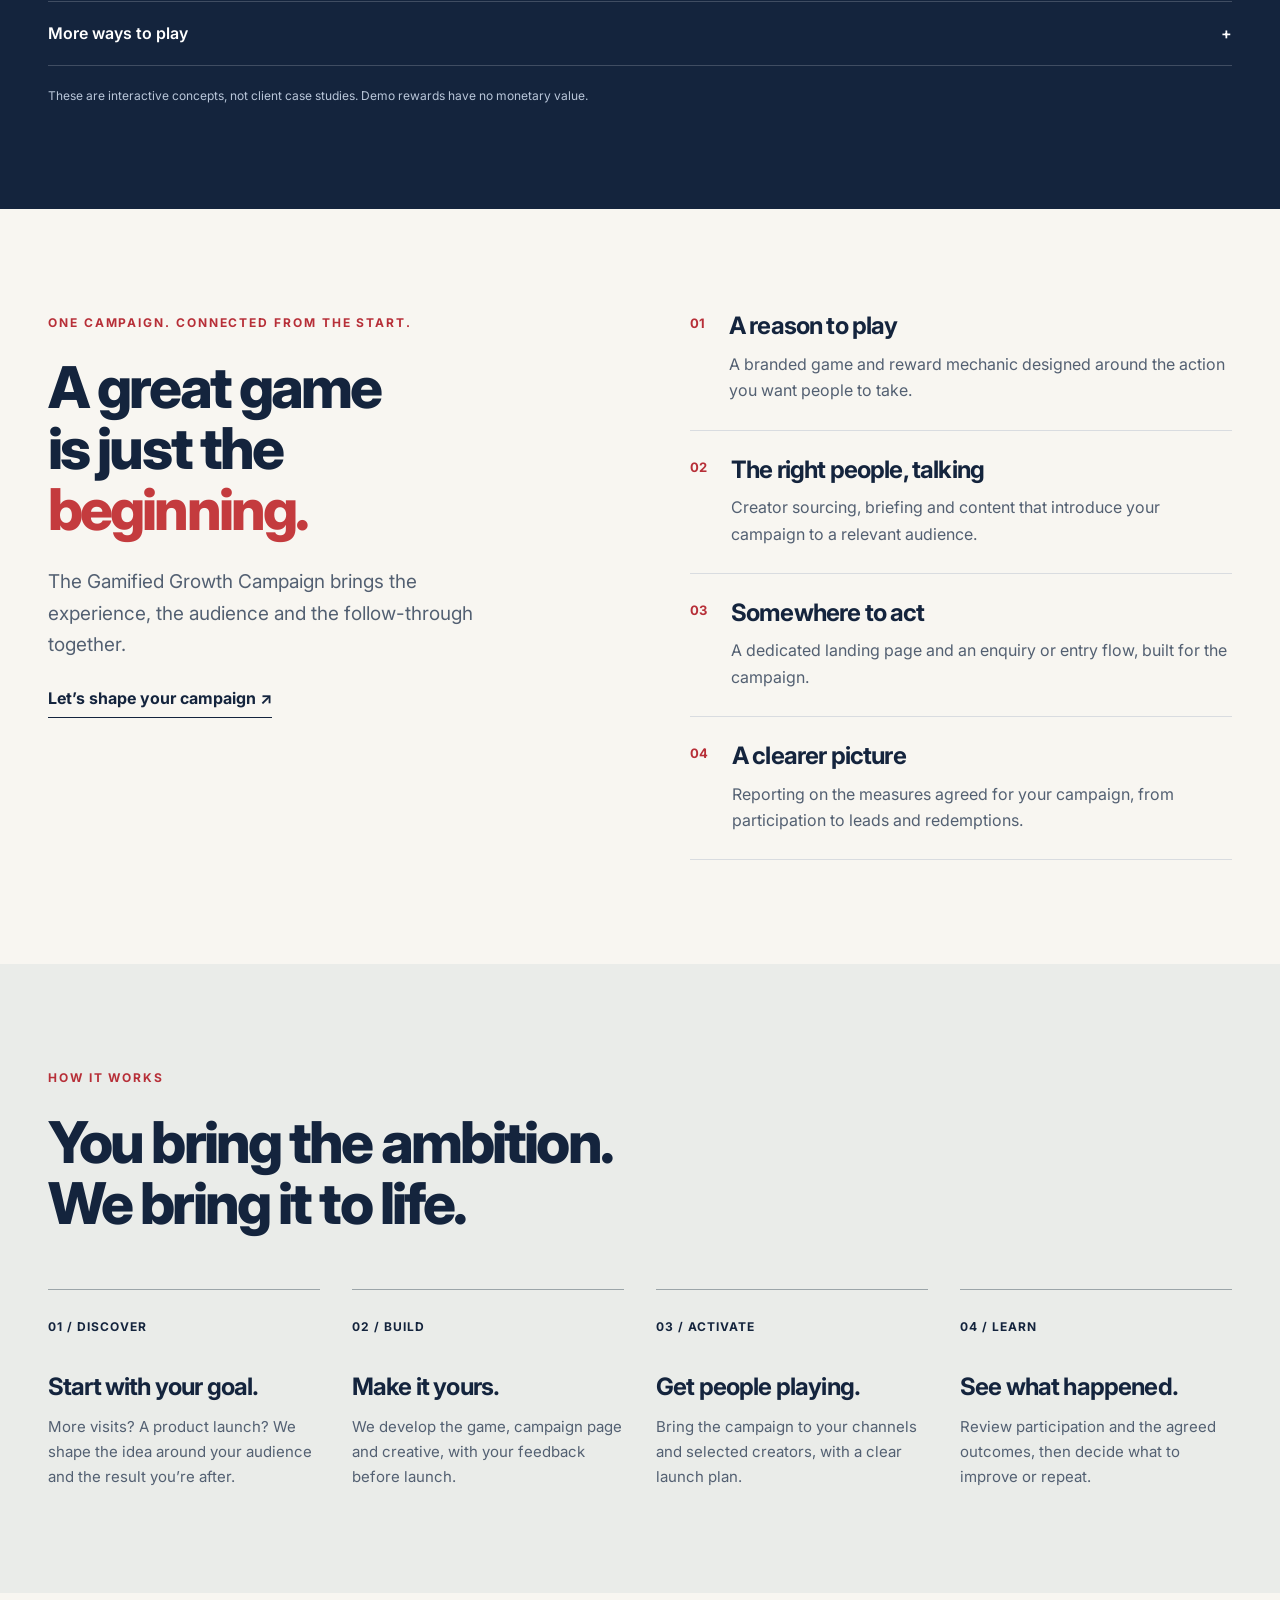
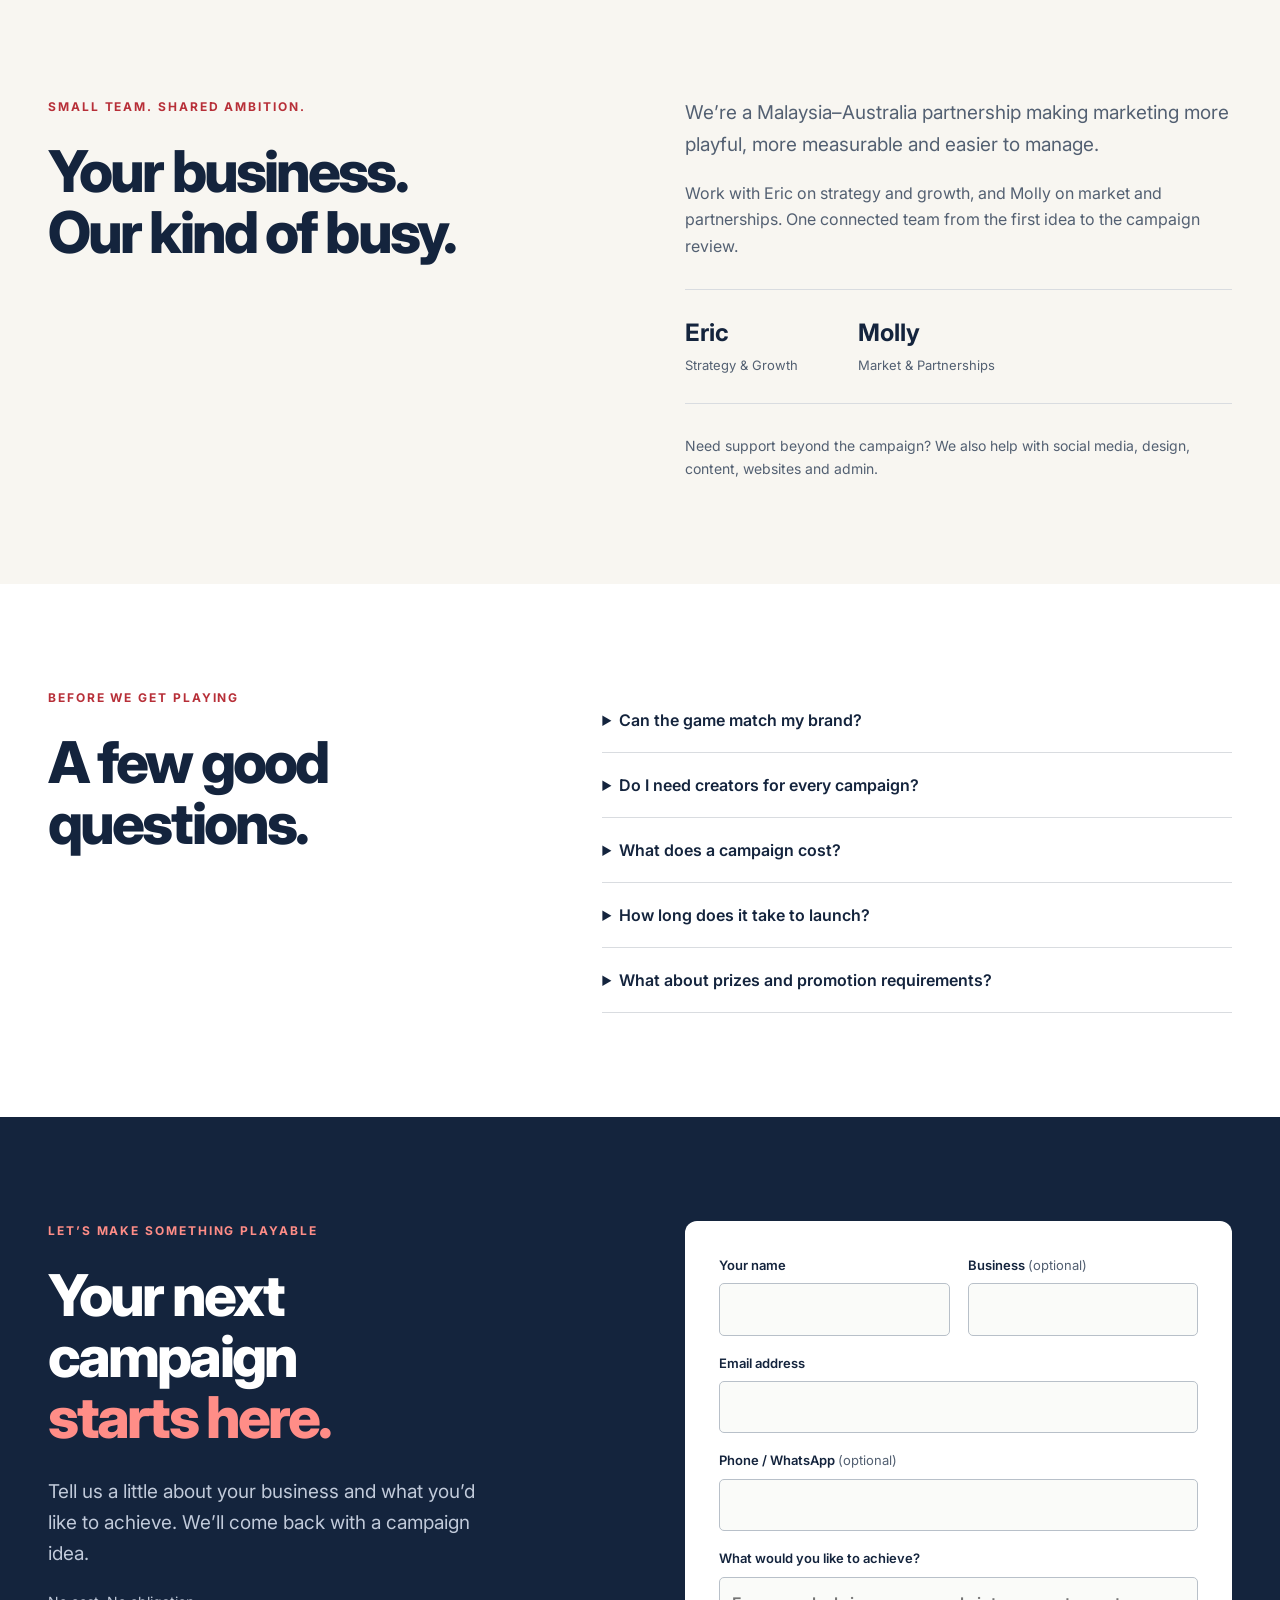
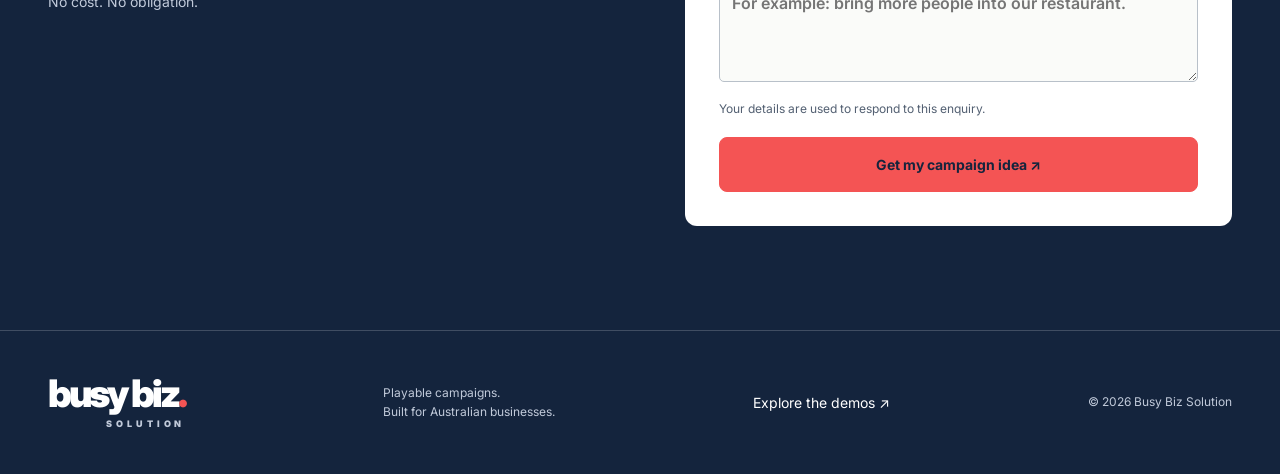
==== commit 402a515f: "Busy Biz redesign (ChatGPT handoff): rebuilt homepage, shared game brand layer, hero art; set enquir" ====
--- a/index.html
+++ b/index.html
@@ -1,279 +1,17 @@
-<!DOCTYPE html>
-<html lang="en">
-<head>
-<meta charset="UTF-8">
-<meta name="viewport" content="width=device-width, initial-scale=1.0">
-<title>Busy Biz Solution — Gamified Campaigns & Creator Marketing (AU)</title>
-<meta name="description" content="Busy Biz Solution builds gamified marketing campaigns and KOL/KOC creator activations for Australian businesses. Done-for-you marketing that gets you noticed.">
-<link rel="icon" href="data:image/svg+xml,<svg xmlns='http://www.w3.org/2000/svg' viewBox='0 0 100 100'><rect width='100' height='100' rx='24' fill='%2316324F'/><text x='30' y='72' font-family='Poppins,Arial' font-weight='800' font-size='60' fill='white'>b</text><circle cx='66' cy='62' r='9' fill='%23FF6B5E'/></svg>">
-<link rel="preconnect" href="https://fonts.googleapis.com">
-<link rel="preconnect" href="https://fonts.gstatic.com" crossorigin>
-<link href="https://fonts.googleapis.com/css2?family=Poppins:wght@400;500;600;700;800&family=Inter:wght@400;500;600;700&display=swap" rel="stylesheet">
-<link rel="stylesheet" href="styles.css">
-</head>
-<body>
-
-<!-- ===== NAV ===== -->
-<header class="nav" id="top">
-  <div class="container nav-inner">
-    <a href="#top" class="logo">busy biz<span class="dot"></span><em>solution</em></a>
-    <nav class="nav-links" id="navLinks">
-      <a href="#what">What we do</a>
-      <a href="#games">Mini-games</a>
-      <a href="#how">How it works</a>
-      <a href="#about">About</a>
-      <a href="#contact" class="btn btn-sm">Enquire</a>
-    </nav>
-    <button class="nav-toggle" id="navToggle" aria-label="Menu">☰</button>
-  </div>
-</header>
-
-<!-- ===== HERO ===== -->
-<section class="hero">
-  <div class="container hero-inner">
-    <div class="hero-copy">
-      <span class="eyebrow">Gamified campaigns · KOL &amp; KOC · Australia</span>
-      <h1>Marketing that gets Aussie businesses <span class="hl">noticed.</span></h1>
-      <p class="lead">We build playable, shareable campaigns and pair them with the right creators — so your brand doesn't just get seen, it gets played with, talked about and remembered.</p>
-      <div class="hero-cta">
-        <a href="#contact" class="btn">Get a free campaign idea</a>
-        <a href="#what" class="btn btn-ghost">See what we do</a>
-      </div>
-      <div class="hero-meta">
-        <div><strong>First-mover</strong><span>gamified marketing in AU</span></div>
-        <div><strong>Done-for-you</strong><span>strategy to reporting</span></div>
-        <div><strong>Compliant</strong><span>AU promo &amp; disclosure rules</span></div>
-      </div>
-    </div>
-    <div class="hero-art" aria-hidden="true">
-      <div class="orbit">
-        <div class="chip chip-1">🎁 Spin &amp; Win</div>
-        <div class="chip chip-2">🎯 Quiz</div>
-        <div class="chip chip-3">📸 UGC Challenge</div>
-        <div class="hero-badge"><span>b</span><i></i></div>
-      </div>
-    </div>
-  </div>
-</section>
-
-<!-- ===== TRUST STRIP ===== -->
-<section class="trust">
-  <div class="container">
-    <p>Trusted by ambitious brands across Australia <span class="muted">— client logos coming soon</span></p>
-    <div class="logos">
-      <span>YOUR</span><span>CLIENT</span><span>LOGOS</span><span>HERE</span><span>SOON</span>
-    </div>
-  </div>
-</section>
-
-<!-- ===== WHAT WE DO ===== -->
-<section class="section" id="what">
-  <div class="container">
-    <div class="section-head">
-      <span class="kicker">What we do</span>
-      <h2>Three ways we grow your brand</h2>
-      <p class="sub">Pick one, or let us run the whole engine for you.</p>
-    </div>
-    <div class="grid-3">
-      <article class="card pillar">
-        <div class="ic">🎮</div>
-        <h3>Gamified Campaigns</h3>
-        <p>Spin-to-win, quizzes, scratch cards, UGC challenges and loyalty games — branded, mobile-first and built to drive real actions.</p>
-        <ul>
-          <li>Custom game build</li>
-          <li>Landing page + data capture</li>
-          <li>Prize mechanics &amp; reporting</li>
-        </ul>
-      </article>
-      <article class="card pillar featured">
-        <div class="ic">🌟</div>
-        <h3>KOL &amp; KOC Activation</h3>
-        <p>The right creators, matched to your brand. Big names for reach, everyday micro-creators for trust and conversion.</p>
-        <ul>
-          <li>Creator sourcing &amp; briefing</li>
-          <li>Content that converts</li>
-          <li>Disclosure-compliant (#ad)</li>
-        </ul>
-      </article>
-      <article class="card pillar">
-        <div class="ic">🚀</div>
-        <h3>Done-for-you Marketing</h3>
-        <p>Too busy to run it all? We handle the rest — social, design, content, website and admin — so you can focus on the business.</p>
-        <ul>
-          <li>Social media management</li>
-          <li>Design &amp; content creation</li>
-          <li>Website &amp; admin support</li>
-        </ul>
-      </article>
-    </div>
-  </div>
-</section>
-
-<!-- ===== SIGNATURE OFFER ===== -->
-<section class="section signature">
-  <div class="container feature">
-    <div class="feature-copy">
-      <span class="kicker light">Our signature</span>
-      <h2>The Gamified Growth Campaign</h2>
-      <p>One package that ties it together: a custom game, the creators to fuel it, a landing page to capture leads, and a dashboard to prove it worked. Run it once, or monthly.</p>
-      <div class="steps-mini">
-        <span>Game</span><i>+</i><span>Creators</span><i>+</i><span>Landing page</span><i>+</i><span>Reporting</span>
-      </div>
-      <a href="#contact" class="btn">Enquire for a custom proposal</a>
-    </div>
-    <div class="feature-card">
-      <div class="fc-row"><span>Campaign reach</span><strong>Amplified</strong></div>
-      <div class="fc-bar"><i style="width:82%"></i></div>
-      <div class="fc-row"><span>Engagement</span><strong>Playable</strong></div>
-      <div class="fc-bar"><i style="width:91%"></i></div>
-      <div class="fc-row"><span>Leads captured</span><strong>Tracked</strong></div>
-      <div class="fc-bar"><i style="width:74%"></i></div>
-      <p class="fc-note">Illustrative — every campaign is measured on your goals.</p>
-    </div>
-  </div>
-</section>
-
-<!-- ===== MINI GAMES (PLACEHOLDERS) ===== -->
-<section class="section" id="games">
-  <div class="container">
-    <div class="section-head">
-      <span class="kicker">Play the demo</span>
-      <h2>Try our mini-games</h2>
-      <p class="sub">Three live demos, one per industry — tap to play. <span class="muted">Every game is rebrandable per client.</span></p>
-    </div>
-    <div class="grid-3">
-
-      <!-- ============================================================= -->
-      <!-- MINI-GAME SLOT 1 — Restaurant: Spin & Win                     -->
-      <!-- Live game file: games/restaurant-spin.html                    -->
-      <!-- ============================================================= -->
-      <div class="card game-slot live" id="game-1">
-        <div class="game-ph">
-          <div class="game-ph-ic">🍽️</div>
-          <h3>Restaurant</h3>
-          <p>Spin &amp; Win</p>
-          <a class="btn btn-sm" href="games/restaurant-spin.html">Play the demo →</a>
-        </div>
-      </div>
-
-      <!-- ============================================================= -->
-      <!-- MINI-GAME SLOT 2 — FMCG: Superfan Quiz                        -->
-      <!-- Live game file: games/fmcg-quiz.html                          -->
-      <!-- ============================================================= -->
-      <div class="card game-slot live" id="game-2">
-        <div class="game-ph">
-          <div class="game-ph-ic">🛒</div>
-          <h3>FMCG</h3>
-          <p>Superfan Quiz</p>
-          <a class="btn btn-sm" href="games/fmcg-quiz.html">Play the demo →</a>
-        </div>
-      </div>
-
-      <!-- ============================================================= -->
-      <!-- MINI-GAME SLOT 3 — Event: Scratch & Win                       -->
-      <!-- Live game file: games/event-scratch.html                      -->
-      <!-- ============================================================= -->
-      <div class="card game-slot live" id="game-3">
-        <div class="game-ph">
-          <div class="game-ph-ic">🎪</div>
-          <h3>Event</h3>
-          <p>Scratch &amp; Win</p>
-          <a class="btn btn-sm" href="games/event-scratch.html">Play the demo →</a>
-        </div>
-      </div>
-
-    </div>
-  </div>
-</section>
-
-<!-- ===== HOW IT WORKS ===== -->
-<section class="section alt" id="how">
-  <div class="container">
-    <div class="section-head">
-      <span class="kicker">How it works</span>
-      <h2>From idea to results in four steps</h2>
-    </div>
-    <div class="grid-4">
-      <div class="step"><span class="num">1</span><h4>Strategy</h4><p>We learn your goals and design the campaign concept and game mechanic.</p></div>
-      <div class="step"><span class="num">2</span><h4>Build</h4><p>We create the game, landing page and all the creative assets.</p></div>
-      <div class="step"><span class="num">3</span><h4>Activate</h4><p>We brief and launch KOLs and KOCs to drive players and buzz.</p></div>
-      <div class="step"><span class="num">4</span><h4>Report</h4><p>You get a clear dashboard: entries, reach, leads and conversions.</p></div>
-    </div>
-  </div>
-</section>
-
-<!-- ===== WHY US ===== -->
-<section class="section" id="why">
-  <div class="container">
-    <div class="section-head">
-      <span class="kicker">Why Busy Biz</span>
-      <h2>Marketing that works while you're busy working</h2>
-    </div>
-    <div class="grid-4 why">
-      <div class="why-item"><div class="ic sm">🥇</div><h4>First-mover</h4><p>Among the first doing gamified campaigns properly in Australia.</p></div>
-      <div class="why-item"><div class="ic sm">🧩</div><h4>All-in-one</h4><p>Strategy, game, creators, content and reporting — one team.</p></div>
-      <div class="why-item"><div class="ic sm">✅</div><h4>Compliant</h4><p>We handle AU promo permits, #ad disclosure and privacy rules.</p></div>
-      <div class="why-item"><div class="ic sm">🤝</div><h4>Personal</h4><p>A boutique team that actually answers — no faceless agency.</p></div>
-    </div>
-  </div>
-</section>
-
-<!-- ===== ABOUT ===== -->
-<section class="section alt" id="about">
-  <div class="container feature">
-    <div class="feature-copy">
-      <span class="kicker">About us</span>
-      <h2>A MY–AU team built for the modern feed</h2>
-      <p>Busy Biz Solution is a partnership between marketers who've run real campaigns and know what makes people stop scrolling. We bridge sharp, cost-effective production with on-the-ground understanding of the Australian market.</p>
-      <p>Our mission is simple: make marketing playful, measurable and completely off your plate.</p>
-    </div>
-    <div class="team">
-      <div class="member"><div class="avatar">E</div><h4>Eric</h4><span>Strategy &amp; Growth</span></div>
-      <div class="member"><div class="avatar coral">M</div><h4>Molly</h4><span>Market &amp; Partnerships</span></div>
-    </div>
-  </div>
-</section>
-
-<!-- ===== CONTACT ===== -->
-<section class="section contact" id="contact">
-  <div class="container">
-    <div class="section-head">
-      <span class="kicker">Get in touch</span>
-      <h2>Let's build your first campaign</h2>
-      <p class="sub">Tell us about your business and we'll come back with a custom idea — no cost, no obligation.</p>
-    </div>
-    <!-- NOTE: wire this form to Formspree / email later. action="#" is a placeholder. -->
-    <form class="enquiry" action="#" method="post" onsubmit="return bbSubmit(event)">
-      <div class="row">
-        <label>Name<input type="text" name="name" placeholder="Your name" required></label>
-        <label>Business<input type="text" name="business" placeholder="Business name"></label>
-      </div>
-      <div class="row">
-        <label>Email<input type="email" name="email" placeholder="you@business.com.au" required></label>
-        <label>Phone / WhatsApp<input type="tel" name="phone" placeholder="Optional"></label>
-      </div>
-      <label>What do you want to achieve?<textarea name="message" rows="4" placeholder="e.g. Drive foot traffic to our new café with a fun campaign"></textarea></label>
-      <button type="submit" class="btn btn-lg">Send enquiry</button>
-      <p class="form-note" id="formNote"></p>
-    </form>
-  </div>
-</section>
-
-<!-- ===== FOOTER ===== -->
-<footer class="footer">
-  <div class="container footer-inner">
-    <a href="#top" class="logo footer-logo">busy biz<span class="dot"></span><em>solution</em></a>
-    <p class="footer-tag">Gamified campaigns &amp; creator marketing for Australian businesses.</p>
-    <div class="footer-links">
-      <a href="#what">What we do</a>
-      <a href="#games">Mini-games</a>
-      <a href="#how">How it works</a>
-      <a href="#contact">Enquire</a>
-    </div>
-    <p class="copyright">© 2026 Busy Biz Solution. All rights reserved.</p>
-  </div>
-</footer>
-
-<script src="script.js"></script>
-</body>
-</html>+<!doctype html>
+<html lang="en-AU">
+<head><meta charset="utf-8"><meta name="viewport" content="width=device-width,initial-scale=1"><title>Busy Biz Solution — Playable campaigns. Powered by creators.</title><meta name="description" content="Branded games, creator campaigns and done-for-you marketing for Australian businesses. Explore a playable demo and start your campaign idea."><link rel="preconnect" href="https://fonts.googleapis.com"><link rel="preconnect" href="https://fonts.gstatic.com" crossorigin><link href="https://fonts.googleapis.com/css2?family=Inter:wght@400;500;600;700;800;900&display=swap" rel="stylesheet"><link rel="stylesheet" href="styles.css"><script src="config.js" defer></script><script src="script.js" defer></script></head>
+<body><a class="skip" href="#main">Skip to content</a>
+<header id="top"><div class="container nav-inner"><a class="logo" href="#top" aria-label="Busy Biz Solution home">busy biz<span>.</span><small>SOLUTION</small></a><button id="navToggle" aria-controls="navLinks" aria-expanded="false" aria-label="Open menu">Menu <span aria-hidden="true">☰</span></button><nav id="navLinks" aria-label="Main navigation"><a href="#games">Campaigns</a><a href="#how">How it works</a><a href="#about">About</a><a class="button small" href="#contact">Get a campaign idea <span aria-hidden="true">↗</span></a></nav></div></header>
+<main id="main"><section class="hero container"><div class="hero-copy"><p class="eyebrow">PLAYABLE CAMPAIGNS. POWERED BY CREATORS.</p><h1>Turn attention<br>into <span>action.</span></h1><p class="lead">Branded games and creator campaigns that give people a reason to discover your business, sign up and come back.</p><div class="actions"><a class="button coral" href="#contact">Get my free campaign idea <span aria-hidden="true">↗</span></a><a class="button outline" href="games/restaurant-spin.html">Play a demo <span aria-hidden="true">▷</span></a></div><p class="hero-meta">Custom games · Creators · Lead capture · Reporting</p></div><figure class="hero-art"><img src="assets/campaign-hero.webp" width="1024" height="1280" fetchpriority="high" alt="Illustrative restaurant campaign with a branded prize wheel and reward card"><figcaption>RESTAURANT CAMPAIGN / CONCEPT</figcaption></figure></section>
+<section id="games" class="campaigns section"><div class="container"><div class="section-top"><div><p class="eyebrow">EXPERIENCE THE POSSIBILITIES</p><h2>Less scrolling.<br>More playing.</h2></div><p>Choose your industry. Try the experience.<br>Every campaign is customised to your brand.</p></div><div class="campaign-grid">
+<a class="campaign-card restaurant" href="games/restaurant-spin.html"><div class="campaign-visual"><img src="assets/campaign-hero.webp" alt="Restaurant spin-and-win campaign concept" width="1024" height="1280" loading="lazy"><span class="tag">SPIN & WIN</span></div><div class="card-copy"><h3>Restaurants</h3><p>Give your next guest a reason to return.</p><div><span>Concept demo</span><strong>Play demo ↗</strong></div></div></a>
+<a class="campaign-card consumer" href="games/fmcg-quiz.html"><div class="campaign-visual quiz-preview"><span class="tag">SUPERFAN QUIZ</span><span class="preview-kicker">A LITTLE CURIOSITY.</span><strong>Find your<br>flavour.</strong><span class="quiz-options"><span>Sweet</span><span>Salty</span><span>Surprise me ↗</span></span></div><div class="card-copy"><h3>Consumer brands</h3><p>Turn product discovery into participation.</p><div><span>Concept demo</span><strong>Play demo ↗</strong></div></div></a>
+<a class="campaign-card event" href="games/event-scratch.html"><div class="campaign-visual event-preview"><span class="tag">SCRATCH & WIN</span><span class="preview-kicker">YOUR NEXT NIGHT OUT.</span><strong>Make an<br>entrance.</strong><span class="ticket">REVEAL YOUR REWARD <span>↗</span></span></div><div class="card-copy"><h3>Events</h3><p>Make your activation part of the experience.</p><div><span>Concept demo</span><strong>Play demo ↗</strong></div></div></a></div>
+<details class="more-games"><summary>More ways to play <span aria-hidden="true">+</span></summary><div><a href="games/restaurant-spinwin.html">Dine-in Rewards ↗</a><a href="games/restaurant-catch.html">Restaurant Catch ↗</a><a href="games/chefs-catch.html">Chef’s Catch ↗</a></div></details><p class="demo-note">These are interactive concepts, not client case studies. Demo rewards have no monetary value.</p></div></section>
+<section id="what" class="section container offer"><div><p class="eyebrow">ONE CAMPAIGN. CONNECTED FROM THE START.</p><h2>A great game<br>is just the <br><em>beginning.</em></h2><p class="lead">The Gamified Growth Campaign brings the experience, the audience and the follow-through together.</p><a class="text-link" href="#contact">Let’s shape your campaign ↗</a></div><div class="offer-list"><article><span>01</span><div><h3>A reason to play</h3><p>A branded game and reward mechanic designed around the action you want people to take.</p></div></article><article><span>02</span><div><h3>The right people, talking</h3><p>Creator sourcing, briefing and content that introduce your campaign to a relevant audience.</p></div></article><article><span>03</span><div><h3>Somewhere to act</h3><p>A dedicated landing page and an enquiry or entry flow, built for the campaign.</p></div></article><article><span>04</span><div><h3>A clearer picture</h3><p>Reporting on the measures agreed for your campaign, from participation to leads and redemptions.</p></div></article></div></section>
+<section id="how" class="section process"><div class="container"><p class="eyebrow">HOW IT WORKS</p><h2>You bring the ambition.<br>We bring it to life.</h2><div class="process-grid"><article><span>01 / DISCOVER</span><h3>Start with your goal.</h3><p>More visits? A product launch? We shape the idea around your audience and the result you’re after.</p></article><article><span>02 / BUILD</span><h3>Make it yours.</h3><p>We develop the game, campaign page and creative, with your feedback before launch.</p></article><article><span>03 / ACTIVATE</span><h3>Get people playing.</h3><p>Bring the campaign to your channels and selected creators, with a clear launch plan.</p></article><article><span>04 / LEARN</span><h3>See what happened.</h3><p>Review participation and the agreed outcomes, then decide what to improve or repeat.</p></article></div></div></section>
+<section id="about" class="section container about"><div><p class="eyebrow">SMALL TEAM. SHARED AMBITION.</p><h2>Your business.<br>Our kind of busy.</h2></div><div><p class="lead">We’re a Malaysia–Australia partnership making marketing more playful, more measurable and easier to manage.</p><p>Work with Eric on strategy and growth, and Molly on market and partnerships. One connected team from the first idea to the campaign review.</p><div class="team"><div><strong>Eric</strong><span>Strategy & Growth</span></div><div><strong>Molly</strong><span>Market & Partnerships</span></div></div><p class="support">Need support beyond the campaign? We also help with social media, design, content, websites and admin.</p></div></section>
+<section class="section faq"><div class="container faq-grid"><div><p class="eyebrow">BEFORE WE GET PLAYING</p><h2>A few good<br>questions.</h2></div><div><details><summary>Can the game match my brand?</summary><p>Yes. The colours, copy, creative and reward mechanics can be shaped around your business. The demos show possible starting points.</p></details><details><summary>Do I need creators for every campaign?</summary><p>No. A campaign can run through your own channels, with creators, or a combination. We’ll scope the approach around your audience and goals.</p></details><details><summary>What does a campaign cost?</summary><p>Campaigns are custom-quoted. We’ll discuss the game, production, creator involvement, prizes and reporting before preparing a proposal.</p></details><details><summary>How long does it take to launch?</summary><p>The timeline depends on the game and campaign scope. We’ll agree the build, review and launch milestones with you before work starts.</p></details><details><summary>What about prizes and promotion requirements?</summary><p>Prize arrangements, promotion terms, relevant permit requirements, creator disclosures and data handling need to be agreed as part of the campaign scope before launch.</p></details></div></div></section>
+<section id="contact" class="section contact"><div class="container contact-grid"><div><p class="eyebrow">LET’S MAKE SOMETHING PLAYABLE</p><h2>Your next<br>campaign <br><em>starts here.</em></h2><p class="lead">Tell us a little about your business and what you’d like to achieve. We’ll come back with a campaign idea.</p><p>No cost. No obligation.</p></div><form id="enquiry"><div class="form-row"><label>Your name<input name="name" autocomplete="name" required maxlength="100"></label><label>Business <span>(optional)</span><input name="business" autocomplete="organization" maxlength="150"></label></div><label>Email address<input type="email" name="email" autocomplete="email" required maxlength="254"></label><label>Phone / WhatsApp <span>(optional)</span><input type="tel" name="phone" autocomplete="tel" maxlength="40"></label><label>What would you like to achieve?<textarea name="message" rows="3" placeholder="For example: bring more people into our restaurant." maxlength="3000"></textarea></label><p class="privacy-note" id="deliveryNote">Your details are used to respond to this enquiry.</p><button class="button coral" type="submit">Get my campaign idea ↗</button><p id="formNote" role="status" aria-live="polite"></p><noscript><p>This preview needs JavaScript to prepare your enquiry.</p></noscript></form></div></section>
+</main><footer><div class="container footer-inner"><a class="logo" href="#top">busy biz<span>.</span><small>SOLUTION</small></a><p>Playable campaigns.<br>Built for Australian businesses.</p><a href="#games">Explore the demos ↗</a><small>© 2026 Busy Biz Solution</small></div></footer></body></html>
--- a/styles.css
+++ b/styles.css
@@ -1,189 +1,2 @@
-/* ===== Busy Biz Solution — brand styles ===== */
-:root{
-  --navy:#16324F;
-  --navy-2:#1f4266;
-  --coral:#FF6B5E;
-  --coral-d:#f2564a;
-  --mist:#F7F9FB;
-  --slate:#5B6B7B;
-  --line:#e7ecf1;
-  --white:#ffffff;
-  --ink:#16324F;
-  --radius:18px;
-  --shadow:0 10px 30px rgba(22,50,79,.07);
-  --max:1160px;
-}
-*{margin:0;padding:0;box-sizing:border-box}
-html{scroll-behavior:smooth}
-body{font-family:'Inter',system-ui,sans-serif;color:var(--ink);background:var(--white);line-height:1.6;-webkit-font-smoothing:antialiased}
-.container{max-width:var(--max);margin:0 auto;padding:0 24px}
-h1,h2,h3,h4{font-family:'Poppins',sans-serif;color:var(--navy);line-height:1.15;letter-spacing:-.02em}
-a{text-decoration:none;color:inherit}
-img{max-width:100%}
-
-/* buttons */
-.btn{display:inline-block;background:var(--navy);color:#fff;font-family:'Poppins';font-weight:600;font-size:15px;padding:14px 26px;border-radius:999px;border:2px solid var(--navy);cursor:pointer;transition:.2s;white-space:nowrap}
-.btn:hover{background:var(--navy-2);border-color:var(--navy-2);transform:translateY(-2px)}
-.btn-ghost{background:transparent;color:var(--navy)}
-.btn-ghost:hover{background:var(--navy);color:#fff}
-.btn-sm{padding:10px 20px;font-size:14px}
-.btn-lg{padding:16px 34px;font-size:16px}
-
-/* nav */
-.nav{position:sticky;top:0;z-index:50;background:rgba(255,255,255,.9);backdrop-filter:blur(10px);border-bottom:1px solid var(--line)}
-.nav-inner{display:flex;align-items:center;justify-content:space-between;height:70px}
-.logo{font-family:'Poppins';font-weight:800;font-size:24px;color:var(--navy);letter-spacing:-.03em;display:inline-flex;align-items:baseline;gap:3px}
-.logo .dot{width:9px;height:9px;border-radius:50%;background:var(--coral);display:inline-block;margin:0 2px}
-.logo em{font-style:normal;font-weight:500;font-size:12px;letter-spacing:.28em;text-transform:uppercase;color:var(--slate);align-self:flex-end;margin-bottom:3px;margin-left:2px}
-.nav-links{display:flex;align-items:center;gap:30px}
-.nav-links a{font-weight:500;font-size:15px;color:var(--navy)}
-.nav-links a:not(.btn):hover{color:var(--coral)}
-.nav-toggle{display:none;background:none;border:none;font-size:24px;color:var(--navy);cursor:pointer}
-
-/* hero */
-.hero{background:linear-gradient(180deg,var(--mist),#fff);padding:78px 0 70px;overflow:hidden}
-.hero-inner{display:grid;grid-template-columns:1.15fr .85fr;gap:50px;align-items:center}
-.eyebrow{display:inline-block;font-family:'Poppins';font-weight:600;font-size:13px;letter-spacing:.06em;color:var(--coral-d);background:#fff;border:1px solid var(--line);padding:7px 14px;border-radius:999px;margin-bottom:22px}
-.hero h1{font-size:52px;font-weight:800;margin-bottom:20px}
-.hero .hl{color:var(--coral)}
-.lead{font-size:18px;color:var(--slate);max-width:520px;margin-bottom:30px}
-.hero-cta{display:flex;gap:14px;flex-wrap:wrap;margin-bottom:38px}
-.hero-meta{display:flex;gap:30px;flex-wrap:wrap}
-.hero-meta div{display:flex;flex-direction:column}
-.hero-meta strong{font-family:'Poppins';font-weight:700;color:var(--navy);font-size:16px}
-.hero-meta span{font-size:13px;color:var(--slate)}
-
-/* hero art */
-.hero-art{position:relative;height:380px}
-.orbit{position:absolute;inset:0;display:flex;align-items:center;justify-content:center}
-.hero-badge{width:150px;height:150px;border-radius:38px;background:var(--navy);display:flex;align-items:baseline;justify-content:center;gap:6px;padding-top:44px;box-shadow:var(--shadow)}
-.hero-badge span{font-family:'Poppins';font-weight:800;font-size:80px;color:#fff;line-height:1}
-.hero-badge i{width:17px;height:17px;border-radius:50%;background:var(--coral);align-self:flex-end;margin-bottom:40px}
-.chip{position:absolute;background:#fff;border:1px solid var(--line);box-shadow:var(--shadow);font-family:'Poppins';font-weight:600;font-size:15px;color:var(--navy);padding:11px 18px;border-radius:14px;animation:float 5s ease-in-out infinite}
-.chip-1{top:22px;left:6px}
-.chip-2{bottom:56px;left:26px;animation-delay:1.4s}
-.chip-3{top:74px;right:0;animation-delay:.7s}
-@keyframes float{0%,100%{transform:translateY(0)}50%{transform:translateY(-12px)}}
-
-/* trust */
-.trust{background:var(--navy);color:#fff;padding:26px 0}
-.trust p{text-align:center;font-family:'Poppins';font-weight:500;font-size:14px;letter-spacing:.02em;margin-bottom:14px}
-.trust .muted{color:#8ea0b3}
-.logos{display:flex;justify-content:center;gap:44px;flex-wrap:wrap}
-.logos span{font-family:'Poppins';font-weight:800;font-size:20px;letter-spacing:.1em;color:rgba(255,255,255,.35)}
-
-/* sections */
-.section{padding:80px 0}
-.section.alt{background:var(--mist)}
-.section-head{text-align:center;max-width:640px;margin:0 auto 48px}
-.kicker{display:inline-block;font-family:'Poppins';font-weight:600;font-size:13px;letter-spacing:.14em;text-transform:uppercase;color:var(--coral-d);margin-bottom:12px}
-.kicker.light{color:var(--coral)}
-.section-head h2{font-size:36px;font-weight:700}
-.section-head .sub{color:var(--slate);font-size:17px;margin-top:12px}
-.muted{color:#9aa5b1}
-
-/* grids */
-.grid-3{display:grid;grid-template-columns:repeat(3,1fr);gap:26px}
-.grid-4{display:grid;grid-template-columns:repeat(4,1fr);gap:22px}
-.card{background:#fff;border:1px solid var(--line);border-radius:var(--radius);padding:32px 28px;box-shadow:var(--shadow);transition:.2s}
-.card:hover{transform:translateY(-5px);box-shadow:0 18px 40px rgba(22,50,79,.12)}
-
-/* pillars */
-.pillar .ic{width:58px;height:58px;border-radius:15px;background:var(--mist);display:flex;align-items:center;justify-content:center;font-size:28px;margin-bottom:20px}
-.pillar.featured{border-color:var(--coral);box-shadow:0 18px 40px rgba(255,107,94,.15)}
-.pillar.featured .ic{background:#fff0ee}
-.pillar h3{font-size:21px;margin-bottom:10px}
-.pillar p{color:var(--slate);font-size:15px;margin-bottom:16px}
-.pillar ul{list-style:none}
-.pillar li{font-size:14px;color:var(--navy);padding:7px 0 7px 26px;position:relative;border-top:1px solid var(--line)}
-.pillar li:before{content:"✓";position:absolute;left:0;color:var(--coral);font-weight:700}
-
-/* signature feature */
-.signature{background:var(--navy);color:#fff}
-.signature .kicker{color:var(--coral)}
-.feature{display:grid;grid-template-columns:1fr 1fr;gap:48px;align-items:center}
-.feature-copy h2{color:#fff;font-size:34px;margin-bottom:16px}
-.signature .feature-copy p{color:#c4d0dc;font-size:17px;margin-bottom:24px}
-.steps-mini{display:flex;align-items:center;gap:12px;flex-wrap:wrap;margin-bottom:30px}
-.steps-mini span{background:rgba(255,255,255,.1);border:1px solid rgba(255,255,255,.18);padding:9px 16px;border-radius:10px;font-family:'Poppins';font-weight:600;font-size:14px}
-.steps-mini i{color:var(--coral);font-style:normal;font-weight:800}
-.feature-card{background:#fff;border-radius:var(--radius);padding:30px;box-shadow:var(--shadow)}
-.fc-row{display:flex;justify-content:space-between;align-items:center;font-family:'Poppins';font-weight:600;color:var(--navy);font-size:15px;margin-bottom:8px}
-.fc-bar{height:9px;border-radius:999px;background:var(--mist);overflow:hidden;margin-bottom:20px}
-.fc-bar i{display:block;height:100%;border-radius:999px;background:linear-gradient(90deg,var(--coral),#ff9086)}
-.fc-note{font-size:12px;color:var(--slate);margin-top:4px}
-
-/* game slots */
-.game-slot{padding:0;overflow:hidden;min-height:260px;display:flex}
-.game-ph{flex:1;display:flex;flex-direction:column;align-items:center;justify-content:center;text-align:center;padding:36px 24px;background:repeating-linear-gradient(135deg,#fff,#fff 14px,var(--mist) 14px,var(--mist) 28px);border:2px dashed var(--line);border-radius:var(--radius)}
-.game-ph-ic{font-size:44px;margin-bottom:14px}
-.game-ph h3{font-size:20px}
-.game-ph p{color:var(--slate);font-size:15px;margin-bottom:16px}
-.game-tag{font-family:'Poppins';font-weight:600;font-size:11px;letter-spacing:.08em;text-transform:uppercase;color:var(--coral-d);background:#fff0ee;padding:6px 12px;border-radius:999px}
-.game-slot.live .game-ph{background:#fff;border:1px solid var(--line)}
-.game-slot.live .game-ph .btn{margin-top:6px}
-.game-slot.live:hover .game-ph-ic{transform:scale(1.1);transition:.2s}
-
-/* steps */
-.step{background:#fff;border:1px solid var(--line);border-radius:var(--radius);padding:28px 24px;box-shadow:var(--shadow)}
-.step .num{display:flex;align-items:center;justify-content:center;width:42px;height:42px;border-radius:12px;background:var(--navy);color:#fff;font-family:'Poppins';font-weight:800;font-size:19px;margin-bottom:16px}
-.step h4{font-size:18px;margin-bottom:8px}
-.step p{color:var(--slate);font-size:14px}
-
-/* why */
-.why-item{text-align:center;padding:20px 14px}
-.ic.sm{width:56px;height:56px;border-radius:15px;background:var(--mist);display:flex;align-items:center;justify-content:center;font-size:26px;margin:0 auto 16px}
-.why-item h4{font-size:18px;margin-bottom:8px}
-.why-item p{color:var(--slate);font-size:14px}
-
-/* about / team */
-.team{display:flex;gap:22px;justify-content:center}
-.member{background:#fff;border:1px solid var(--line);border-radius:var(--radius);padding:28px 30px;text-align:center;box-shadow:var(--shadow)}
-.avatar{width:76px;height:76px;border-radius:50%;background:var(--navy);color:#fff;font-family:'Poppins';font-weight:800;font-size:32px;display:flex;align-items:center;justify-content:center;margin:0 auto 14px}
-.avatar.coral{background:var(--coral)}
-.member h4{font-size:18px}
-.member span{font-size:13px;color:var(--slate)}
-.alt .feature-copy h2{color:var(--navy)}
-.alt .feature-copy p{color:var(--slate);font-size:17px;margin-bottom:14px}
-
-/* contact */
-.contact .section-head{margin-bottom:36px}
-.enquiry{max-width:680px;margin:0 auto;background:#fff;border:1px solid var(--line);border-radius:22px;padding:36px;box-shadow:var(--shadow)}
-.enquiry .row{display:grid;grid-template-columns:1fr 1fr;gap:18px}
-.enquiry label{display:flex;flex-direction:column;font-family:'Poppins';font-weight:600;font-size:13px;color:var(--navy);margin-bottom:18px;gap:7px}
-.enquiry input,.enquiry textarea{font-family:'Inter';font-size:15px;padding:13px 15px;border:1px solid var(--line);border-radius:12px;background:var(--mist);color:var(--ink);font-weight:400;transition:.15s}
-.enquiry input:focus,.enquiry textarea:focus{outline:none;border-color:var(--coral);background:#fff}
-.enquiry textarea{resize:vertical}
-.form-note{text-align:center;font-family:'Inter';font-weight:500;font-size:14px;color:var(--coral-d);margin-top:14px;min-height:18px}
-
-/* footer */
-.footer{background:var(--navy);color:#fff;padding:52px 0 30px}
-.footer-inner{text-align:center}
-.footer-logo{color:#fff;justify-content:center;margin-bottom:14px}
-.footer-logo em{color:#8ea0b3}
-.footer-tag{color:#c4d0dc;font-size:15px;margin-bottom:22px}
-.footer-links{display:flex;gap:26px;justify-content:center;flex-wrap:wrap;margin-bottom:26px}
-.footer-links a{color:#c4d0dc;font-size:14px;font-weight:500}
-.footer-links a:hover{color:#fff}
-.copyright{color:#7d8fa3;font-size:13px;border-top:1px solid rgba(255,255,255,.1);padding-top:22px}
-
-/* ===== responsive ===== */
-@media(max-width:900px){
-  .hero-inner{grid-template-columns:1fr;gap:20px}
-  .hero-art{display:none}
-  .hero h1{font-size:40px}
-  .feature{grid-template-columns:1fr;gap:30px}
-  .grid-4{grid-template-columns:repeat(2,1fr)}
-}
-@media(max-width:720px){
-  .nav-links{position:fixed;top:70px;left:0;right:0;background:#fff;flex-direction:column;gap:0;border-bottom:1px solid var(--line);padding:10px 0;transform:translateY(-140%);transition:.25s;box-shadow:var(--shadow)}
-  .nav-links.open{transform:translateY(0)}
-  .nav-links a{padding:14px 24px;width:100%}
-  .nav-links .btn{margin:10px 24px;text-align:center}
-  .nav-toggle{display:block}
-  .grid-3{grid-template-columns:1fr}
-  .hero h1{font-size:34px}
-  .section-head h2{font-size:28px}
-  .enquiry .row{grid-template-columns:1fr}
-  .team{flex-direction:column;align-items:center}
-}+:root{--ink:#14243d;--coral:#f45454;--paper:#f8f6f1;--muted:#536072;--line:#d9dce0;--white:#fff}*{box-sizing:border-box}html{scroll-behavior:smooth;scroll-padding-top:100px}body{margin:0;background:var(--paper);color:var(--ink);font-family:Inter,Arial,sans-serif;font-size:16px;line-height:1.65}a{color:inherit;text-decoration:none}button,input,textarea{font:inherit}button,a,input,textarea,summary{-webkit-tap-highlight-color:transparent}a:focus-visible,button:focus-visible,input:focus-visible,textarea:focus-visible,summary:focus-visible{outline:3px solid #2279b7;outline-offset:5px}img{display:block;max-width:100%;object-fit:cover}.container{width:min(1280px,calc(100% - 96px));margin-inline:auto}.section{padding-block:104px}h1,h2,h3,p,figure{margin:0}h1,h2,h3{line-height:1.06;letter-spacing:-.05em}h1{font-size:clamp(54px,6.2vw,88px);font-weight:900}h1 span{color:var(--coral)}h2{font-size:clamp(36px,4.5vw,62px);font-weight:800}h3{font-size:24px;letter-spacing:-.035em}p{color:var(--muted)}em{font-style:normal;color:#c43b3e}.eyebrow{font-weight:700;font-size:12px;letter-spacing:.16em;color:#b72f38;margin-bottom:24px}.lead{font-size:19px;line-height:1.65}.button{display:inline-flex;justify-content:center;align-items:center;gap:22px;background:var(--ink);color:white;padding:17px 22px;border:1px solid var(--ink);border-radius:8px;font-weight:700;font-size:14px;cursor:pointer;line-height:1.4;transition:transform .2s,background .2s}.button:hover{transform:translateY(-2px);background:#274263}.button.coral{background:var(--coral);border-color:var(--coral);color:var(--ink)}.button.coral:hover{background:#ff7570}.button.outline{background:transparent;color:var(--ink)}.button.small{padding:13px 18px}.text-link{display:inline-block;font-weight:700;border-bottom:1px solid;padding-bottom:5px;margin-top:25px}.logo{display:inline-block;white-space:nowrap;font-size:38px;font-weight:900;letter-spacing:-.075em;line-height:.9}.logo>span{color:var(--coral)}.logo small{display:block;font-size:9px;letter-spacing:.43em;text-align:right;margin-top:10px}header{position:sticky;top:0;background:rgba(248,246,241,.96);z-index:20;border-bottom:1px solid #14243d12}.nav-inner{min-height:96px;display:flex;justify-content:space-between;align-items:center;gap:24px}nav{display:flex;align-items:center;gap:32px;font-size:14px;font-weight:500}nav>a:not(.button):hover{text-decoration:underline}#navToggle{display:none}.skip{position:fixed;top:-100px;z-index:100;background:white;padding:16px}.skip:focus{top:0}.hero{display:grid;grid-template-columns:1.05fr 1fr;gap:22px;align-items:center;padding-block:38px 64px}.hero .lead{margin-top:28px;max-width:570px}.actions{display:flex;gap:12px;margin-top:32px;flex-wrap:wrap}.hero-meta{font-size:13px;margin-top:26px}.hero-art{position:relative;min-width:0}.hero-art img{width:100%;height:590px;object-fit:cover;border-radius:10px}.hero-art figcaption{position:absolute;bottom:15px;right:14px;background:var(--paper);border:1px solid #14243d40;border-radius:30px;padding:5px 12px;font-size:10px;letter-spacing:.1em}.campaigns{background:var(--ink);color:white}.campaigns .eyebrow{color:#ff8d87}.section-top{display:flex;justify-content:space-between;gap:40px;align-items:end;margin-bottom:45px}.section-top>p{color:#c1cada;max-width:380px}.campaign-grid{display:grid;grid-template-columns:repeat(3,1fr);gap:24px}.campaign-card{border:1px solid #ffffff30;border-radius:12px;overflow:hidden;transition:transform .2s}.campaign-card:hover{transform:translateY(-5px)}.campaign-visual{height:310px;position:relative;overflow:hidden}.campaign-visual>img{width:100%;height:100%;object-position:center 44%}.tag{position:absolute;top:18px;left:18px;background:#fff;color:var(--ink);border-radius:30px;padding:5px 10px;font-size:11px;font-weight:700;letter-spacing:.07em}.card-copy{padding:24px}.card-copy h3{font-size:25px}.card-copy p{font-size:14px;color:#c1cada;margin-top:10px}.card-copy>div{display:flex;justify-content:space-between;font-size:12px;margin-top:25px}.card-copy>div>strong{border-bottom:1px solid #ffffff70}.quiz-preview,.event-preview{padding:70px 28px 25px;display:flex;flex-direction:column;justify-content:center}.quiz-preview{background:#dce9c9;color:#203e35}.event-preview{background:#f3ad91;color:#3f2347}.preview-kicker{font-size:10px;letter-spacing:.14em;font-weight:700}.campaign-visual>strong{font-size:49px;line-height:1.04;letter-spacing:-.055em;margin-top:12px}.quiz-options{display:flex;gap:8px;flex-wrap:wrap;margin-top:18px;font-size:12px}.quiz-options>span{padding:5px 10px;border:1px solid #203e3560;border-radius:24px}.ticket{margin-top:24px;border-top:1px dashed currentColor;border-bottom:1px dashed currentColor;padding:12px 0;font-size:11px;letter-spacing:.06em;display:flex;justify-content:space-between}.more-games{border-block:1px solid #ffffff30;margin-top:32px}.more-games summary{display:flex;justify-content:space-between;padding:18px 0;font-weight:600;cursor:pointer}.more-games>div{display:flex;gap:30px;flex-wrap:wrap;padding:5px 0 24px}.more-games a{text-decoration:underline}.demo-note{font-size:12px;color:#b9c6d9;margin-top:20px}.offer{display:grid;grid-template-columns:1fr 1fr;gap:100px}.offer .lead{margin-top:26px;max-width:440px}.offer-list article{display:flex;gap:24px;border-bottom:1px solid var(--line);padding:26px 0}.offer-list article:first-child{padding-top:0}.offer-list article>span{color:#b72f38;font-size:13px;font-weight:700}.offer-list p{margin-top:12px}.process{background:#eaece9}.process-grid{display:grid;grid-template-columns:repeat(4,1fr);gap:32px;margin-top:55px}.process-grid article{border-top:1px solid #9ca5a9;padding-top:22px}.process-grid span{font-size:12px;letter-spacing:.08em;font-weight:700}.process-grid h3{margin-top:35px}.process-grid p{margin-top:16px;font-size:15px}.about{display:grid;grid-template-columns:1fr 1fr;gap:90px}.about p+p{margin-top:20px}.team{display:flex;gap:60px;border-block:1px solid var(--line);padding:25px 0;margin:30px 0}.team strong{display:block;font-size:24px;line-height:1.5}.team span{font-size:13px;color:var(--muted)}.support{font-size:14px}.faq{background:#fff}.faq-grid{display:grid;grid-template-columns:1fr 1.3fr;gap:70px}.faq details{border-bottom:1px solid var(--line);padding:20px 0}.faq summary{cursor:pointer;font-weight:600;line-height:1.5;padding-right:15px}.faq details p{padding:16px 0 6px}.contact{background:var(--ink);color:white}.contact .eyebrow{color:#ff8d87}.contact em{color:#ff8d87}.contact p{color:#c1cada}.contact-grid{display:grid;grid-template-columns:1fr 1fr;gap:90px}.contact .lead{margin-top:28px;max-width:440px}.contact .lead+p{margin-top:20px;font-size:14px}form{background:#fff;color:var(--ink);padding:34px;border-radius:12px}.form-row{display:grid;grid-template-columns:1fr 1fr;gap:18px}label{display:block;font-size:13px;font-weight:600;margin-bottom:17px}label span{font-weight:400;color:var(--muted)}input,textarea{display:block;width:100%;margin-top:7px;border:1px solid #b8c0c9;border-radius:5px;padding:12px;color:var(--ink);background:#fafbf9;font-size:16px;min-width:0}textarea{resize:vertical}form .button{width:100%}.contact form p{font-size:12px;color:var(--muted)}.privacy-note{margin-bottom:18px}#formNote:not(:empty){margin-top:16px;padding:12px;background:#edf1f4;border-radius:5px}footer{padding:45px 0;background:var(--ink);color:#fff;border-top:1px solid #ffffff30}.footer-inner{display:flex;gap:35px;align-items:center;justify-content:space-between}.footer-inner p,.footer-inner small{color:#c1cada;font-size:12px}.footer-inner .logo small{font-size:9px}.footer-inner>a:not(.logo){font-size:14px}
+@media(min-width:1500px){.hero-art img{height:650px}}@media(max-width:1100px){.container{width:calc(100% - 56px)}.hero{gap:15px}.hero-art img{height:510px}.hero .actions{gap:10px}.hero .button{padding:15px;font-size:13px}.offer,.about,.contact-grid{gap:45px}.campaign-visual{height:270px}.campaign-visual>strong{font-size:42px}.section{padding-block:80px}nav{gap:20px}.card-copy{padding:18px}.card-copy>div{gap:10px}}@media(max-width:760px){html{scroll-padding-top:85px}.container{width:calc(100% - 40px)}.nav-inner{min-height:78px}.logo{font-size:32px}#navToggle{display:flex;gap:12px;align-items:center;padding:10px 0 10px 14px;background:none;border:0;color:var(--ink);font-weight:600;font-size:14px}nav{display:none;position:absolute;left:0;right:0;top:78px;padding:20px;background:var(--paper);box-shadow:0 14px 20px #14243d15;align-items:stretch;gap:0}nav.open{display:flex;flex-direction:column}nav>a{padding:14px}nav>.button{margin-top:10px}.hero{display:flex;flex-direction:column;gap:28px;padding-top:42px;padding-bottom:35px;align-items:stretch}.hero .eyebrow{font-size:10px;letter-spacing:.1em;margin-bottom:20px}h1{font-size:clamp(48px,9.7vw,72px)}h2{font-size:42px}.hero .lead{font-size:17px;margin-top:22px}.hero .actions{display:grid;grid-template-columns:1fr;gap:10px;margin-top:25px}.hero .button{font-size:14px;padding:15px}.hero-meta{font-size:12px;margin-top:18px}.hero-art img{height:auto;aspect-ratio:1.12;object-position:center 55%}.hero-art figcaption{font-size:9px}.section{padding-block:58px}.section-top{display:block;margin-bottom:28px}.section-top>p{margin-top:22px;font-size:15px}.campaign-grid{grid-template-columns:1fr;gap:22px}.campaign-visual{height:300px}.campaign-visual>strong{font-size:52px}.card-copy{padding:22px}.offer,.about,.faq-grid,.contact-grid{grid-template-columns:1fr;gap:35px}.offer .lead{font-size:17px}.process-grid{grid-template-columns:1fr 1fr;gap:30px 22px;margin-top:35px}.process-grid h3{font-size:22px;margin-top:24px}.process-grid p{font-size:14px}.team{gap:40px}form{padding:23px}.form-row{grid-template-columns:1fr;gap:0}.footer-inner{flex-wrap:wrap;justify-content:flex-start;gap:30px}.footer-inner>small{width:100%}.eyebrow{font-size:11px}.more-games>div{flex-direction:column;gap:16px}}@media(prefers-reduced-motion:reduce){html{scroll-behavior:auto}*,*::before,*::after{animation-duration:.01ms!important;transition-duration:.01ms!important}}
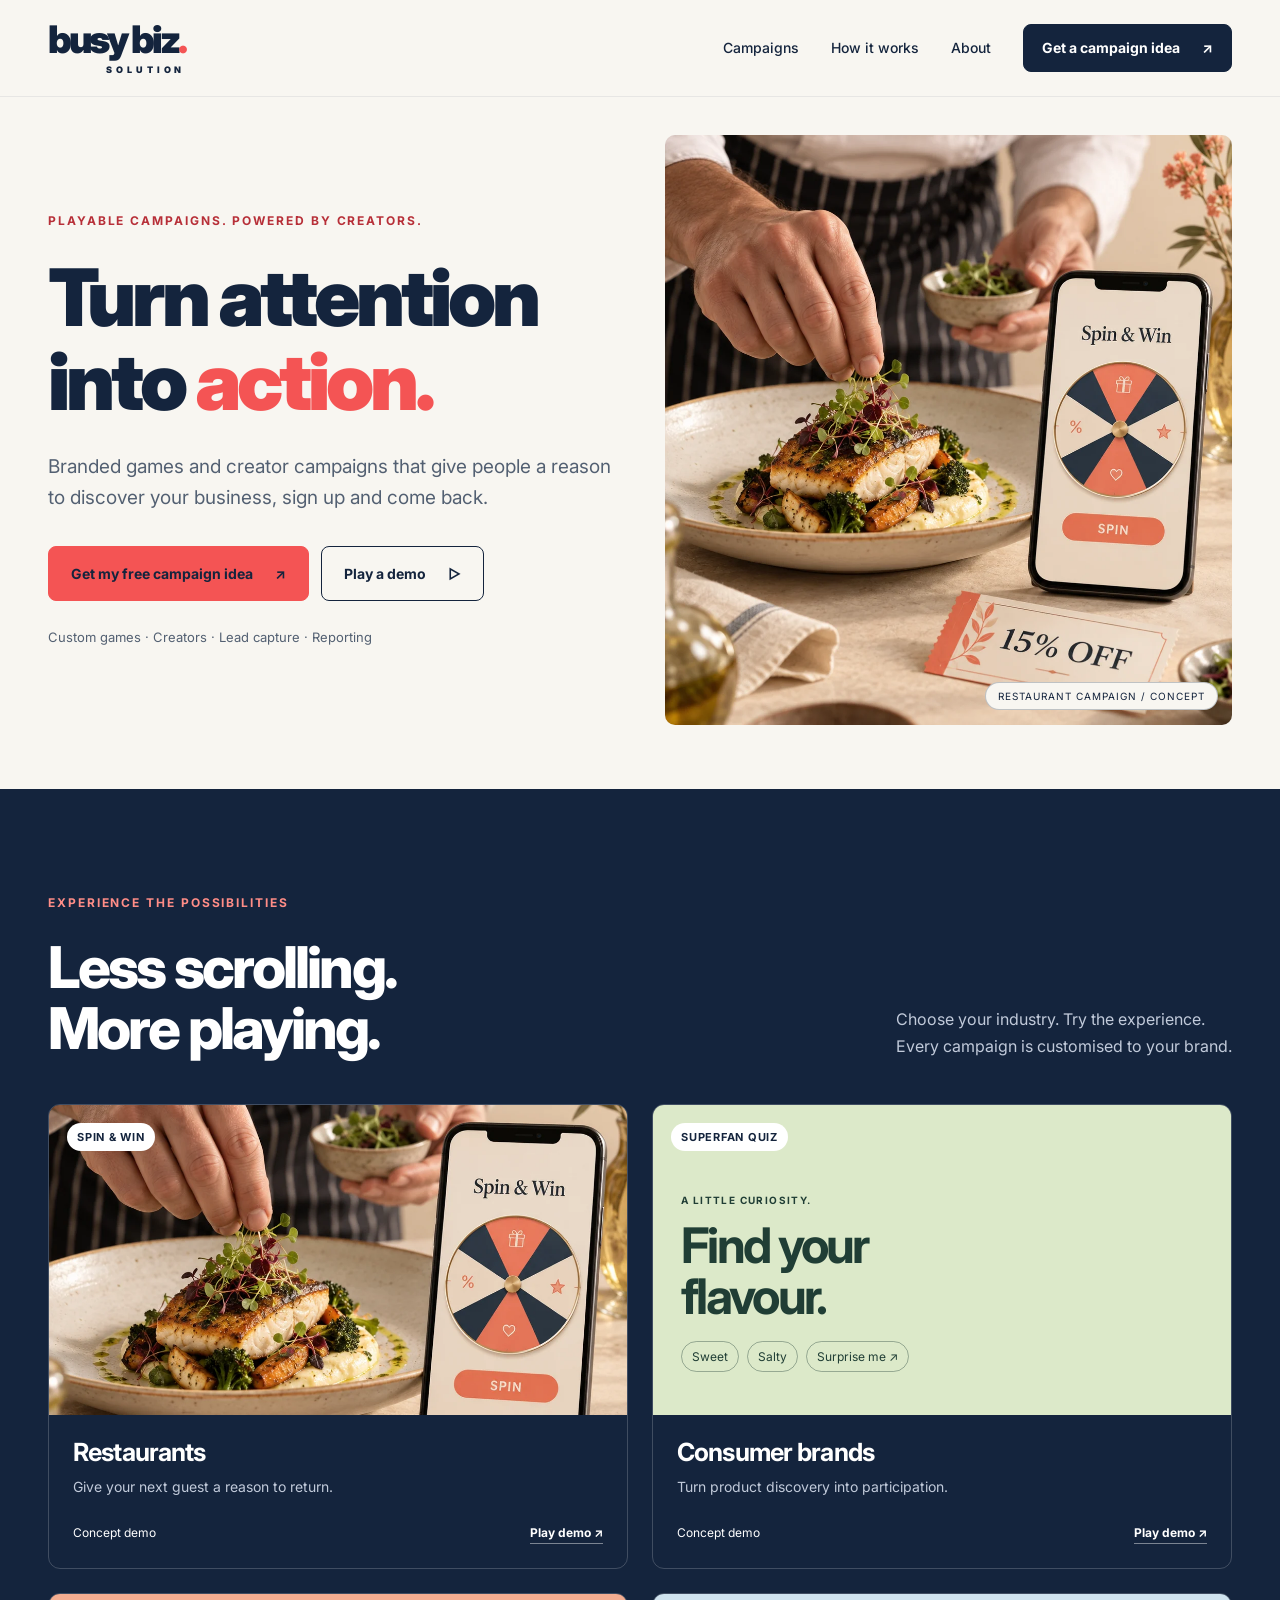
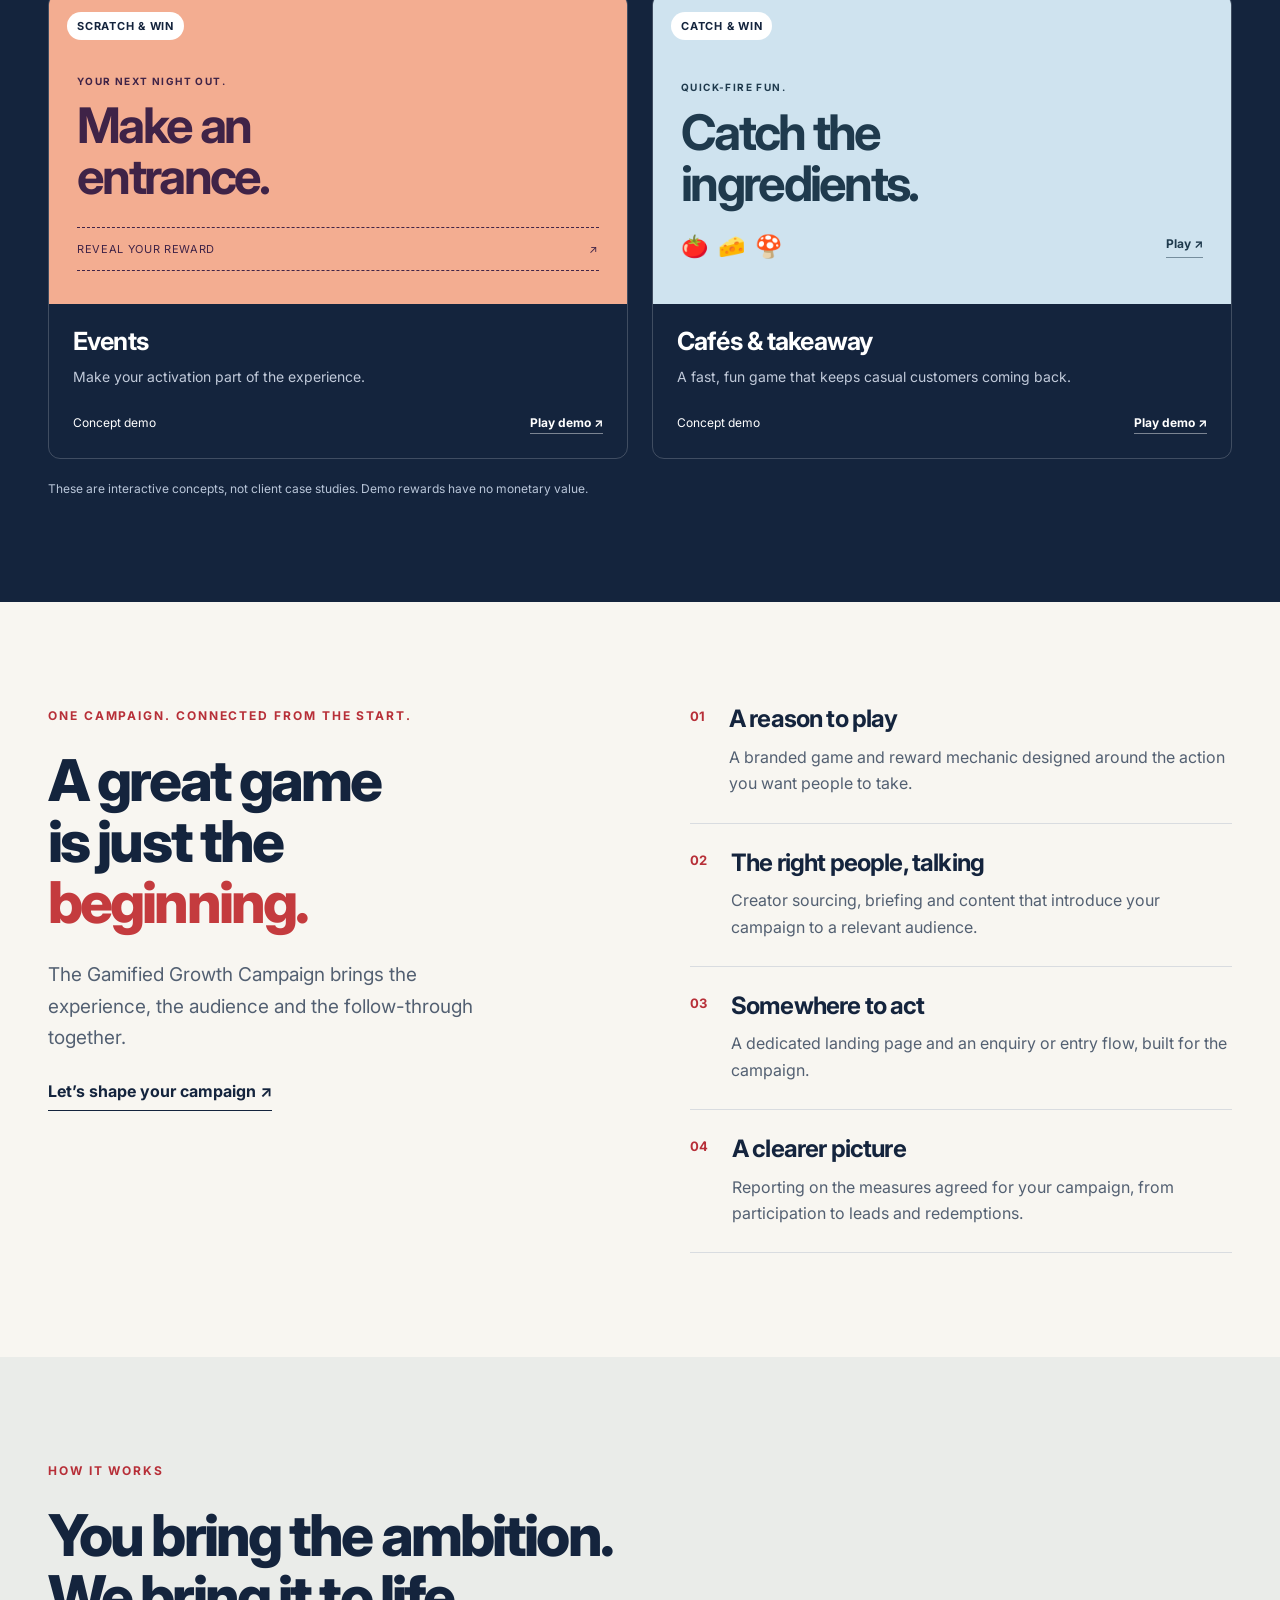
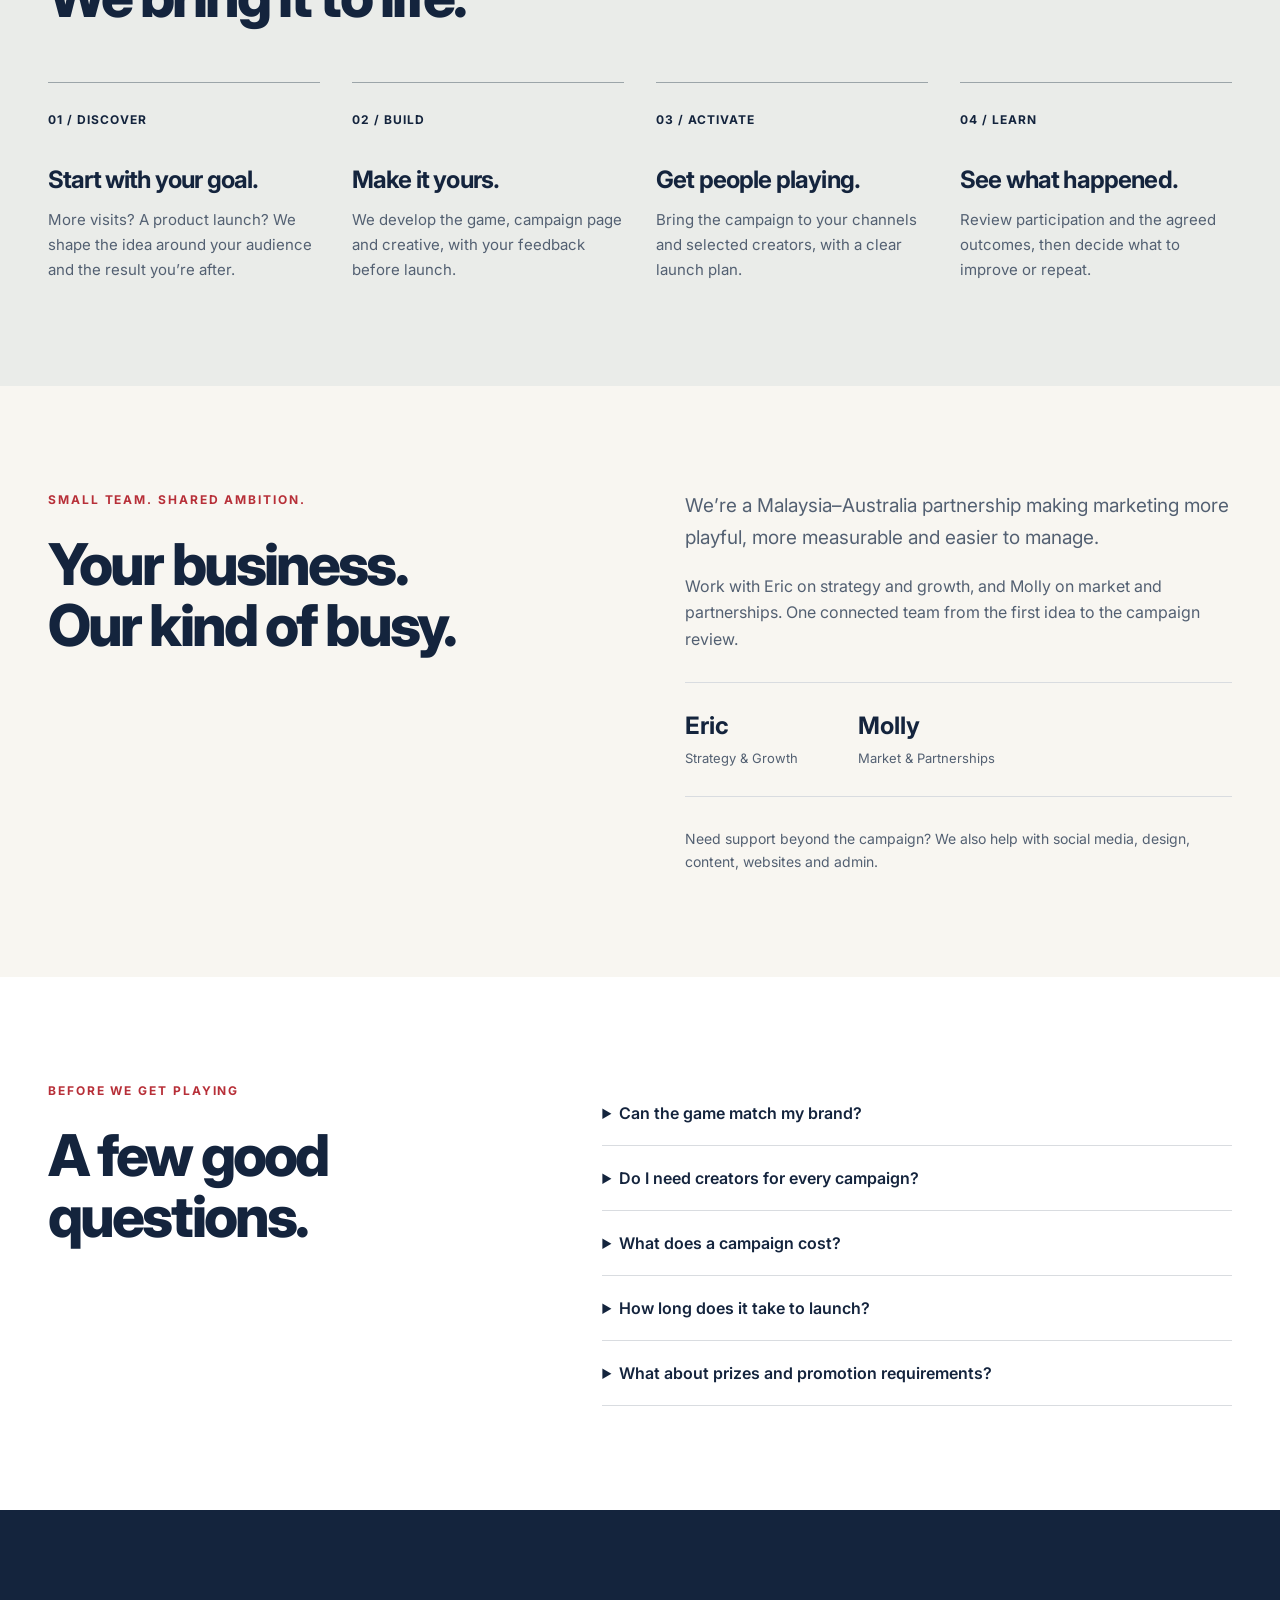
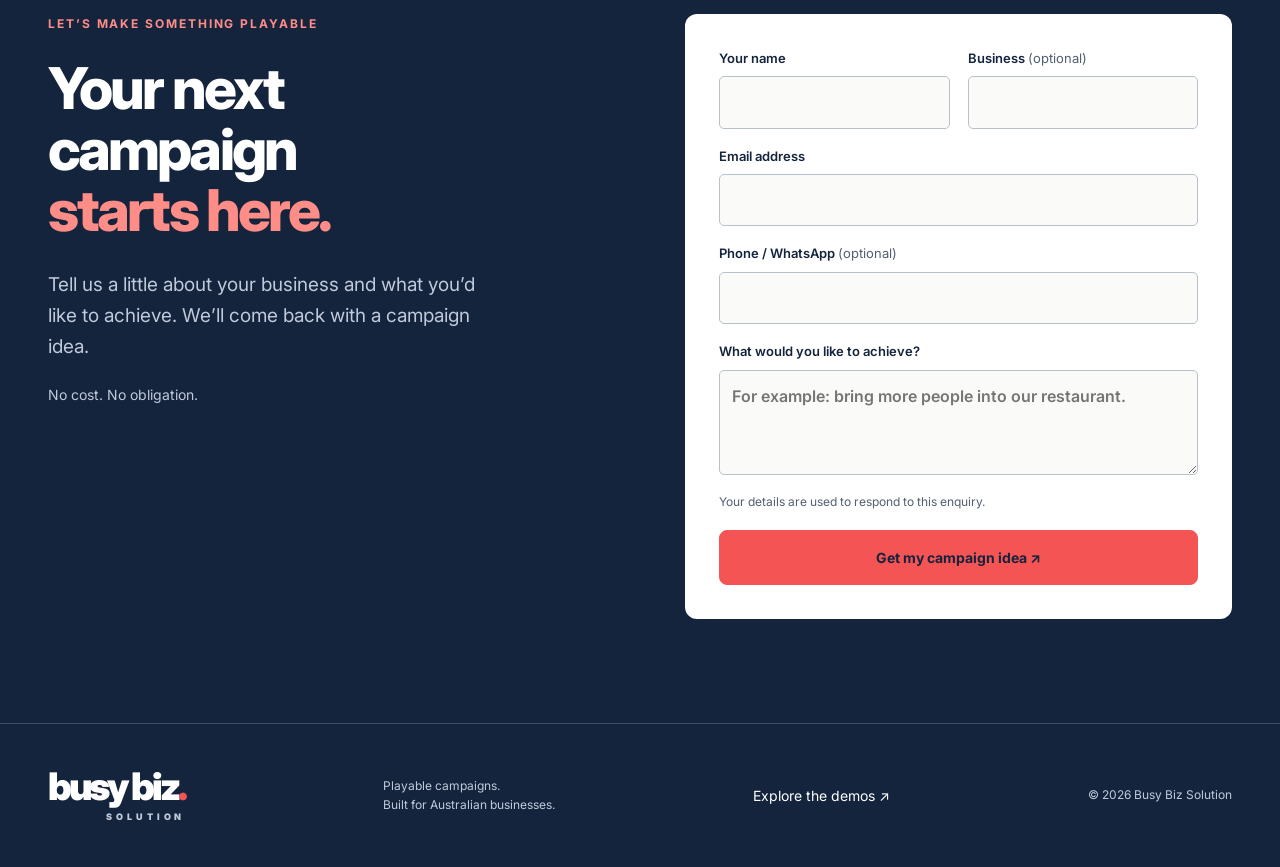
==== commit 18cca0dc: "Promote Chef's Catch to a main campaign card (2x2 grid); drop More ways to play" ====
--- a/index.html
+++ b/index.html
@@ -3,12 +3,13 @@
 <head><meta charset="utf-8"><meta name="viewport" content="width=device-width,initial-scale=1"><title>Busy Biz Solution — Playable campaigns. Powered by creators.</title><meta name="description" content="Branded games, creator campaigns and done-for-you marketing for Australian businesses. Explore a playable demo and start your campaign idea."><link rel="preconnect" href="https://fonts.googleapis.com"><link rel="preconnect" href="https://fonts.gstatic.com" crossorigin><link href="https://fonts.googleapis.com/css2?family=Inter:wght@400;500;600;700;800;900&display=swap" rel="stylesheet"><link rel="stylesheet" href="styles.css"><script src="config.js" defer></script><script src="script.js" defer></script></head>
 <body><a class="skip" href="#main">Skip to content</a>
 <header id="top"><div class="container nav-inner"><a class="logo" href="#top" aria-label="Busy Biz Solution home">busy biz<span>.</span><small>SOLUTION</small></a><button id="navToggle" aria-controls="navLinks" aria-expanded="false" aria-label="Open menu">Menu <span aria-hidden="true">☰</span></button><nav id="navLinks" aria-label="Main navigation"><a href="#games">Campaigns</a><a href="#how">How it works</a><a href="#about">About</a><a class="button small" href="#contact">Get a campaign idea <span aria-hidden="true">↗</span></a></nav></div></header>
-<main id="main"><section class="hero container"><div class="hero-copy"><p class="eyebrow">PLAYABLE CAMPAIGNS. POWERED BY CREATORS.</p><h1>Turn attention<br>into <span>action.</span></h1><p class="lead">Branded games and creator campaigns that give people a reason to discover your business, sign up and come back.</p><div class="actions"><a class="button coral" href="#contact">Get my free campaign idea <span aria-hidden="true">↗</span></a><a class="button outline" href="games/restaurant-spin.html">Play a demo <span aria-hidden="true">▷</span></a></div><p class="hero-meta">Custom games · Creators · Lead capture · Reporting</p></div><figure class="hero-art"><img src="assets/campaign-hero.webp" width="1024" height="1280" fetchpriority="high" alt="Illustrative restaurant campaign with a branded prize wheel and reward card"><figcaption>RESTAURANT CAMPAIGN / CONCEPT</figcaption></figure></section>
+<main id="main"><section class="hero container"><div class="hero-copy"><p class="eyebrow">PLAYABLE CAMPAIGNS. POWERED BY CREATORS.</p><h1>Turn attention<br>into <span>action.</span></h1><p class="lead">Branded games and creator campaigns that give people a reason to discover your business, sign up and come back.</p><div class="actions"><a class="button coral" href="#contact">Get my free campaign idea <span aria-hidden="true">↗</span></a><a class="button outline" href="games/restaurant-spinwin.html">Play a demo <span aria-hidden="true">▷</span></a></div><p class="hero-meta">Custom games · Creators · Lead capture · Reporting</p></div><figure class="hero-art"><img src="assets/campaign-hero.webp" width="1024" height="1280" fetchpriority="high" alt="Illustrative restaurant campaign with a branded prize wheel and reward card"><figcaption>RESTAURANT CAMPAIGN / CONCEPT</figcaption></figure></section>
 <section id="games" class="campaigns section"><div class="container"><div class="section-top"><div><p class="eyebrow">EXPERIENCE THE POSSIBILITIES</p><h2>Less scrolling.<br>More playing.</h2></div><p>Choose your industry. Try the experience.<br>Every campaign is customised to your brand.</p></div><div class="campaign-grid">
-<a class="campaign-card restaurant" href="games/restaurant-spin.html"><div class="campaign-visual"><img src="assets/campaign-hero.webp" alt="Restaurant spin-and-win campaign concept" width="1024" height="1280" loading="lazy"><span class="tag">SPIN & WIN</span></div><div class="card-copy"><h3>Restaurants</h3><p>Give your next guest a reason to return.</p><div><span>Concept demo</span><strong>Play demo ↗</strong></div></div></a>
+<a class="campaign-card restaurant" href="games/restaurant-spinwin.html"><div class="campaign-visual"><img src="assets/campaign-hero.webp" alt="Restaurant spin-and-win campaign concept" width="1024" height="1280" loading="lazy"><span class="tag">SPIN & WIN</span></div><div class="card-copy"><h3>Restaurants</h3><p>Give your next guest a reason to return.</p><div><span>Concept demo</span><strong>Play demo ↗</strong></div></div></a>
 <a class="campaign-card consumer" href="games/fmcg-quiz.html"><div class="campaign-visual quiz-preview"><span class="tag">SUPERFAN QUIZ</span><span class="preview-kicker">A LITTLE CURIOSITY.</span><strong>Find your<br>flavour.</strong><span class="quiz-options"><span>Sweet</span><span>Salty</span><span>Surprise me ↗</span></span></div><div class="card-copy"><h3>Consumer brands</h3><p>Turn product discovery into participation.</p><div><span>Concept demo</span><strong>Play demo ↗</strong></div></div></a>
-<a class="campaign-card event" href="games/event-scratch.html"><div class="campaign-visual event-preview"><span class="tag">SCRATCH & WIN</span><span class="preview-kicker">YOUR NEXT NIGHT OUT.</span><strong>Make an<br>entrance.</strong><span class="ticket">REVEAL YOUR REWARD <span>↗</span></span></div><div class="card-copy"><h3>Events</h3><p>Make your activation part of the experience.</p><div><span>Concept demo</span><strong>Play demo ↗</strong></div></div></a></div>
-<details class="more-games"><summary>More ways to play <span aria-hidden="true">+</span></summary><div><a href="games/restaurant-spinwin.html">Dine-in Rewards ↗</a><a href="games/restaurant-catch.html">Restaurant Catch ↗</a><a href="games/chefs-catch.html">Chef’s Catch ↗</a></div></details><p class="demo-note">These are interactive concepts, not client case studies. Demo rewards have no monetary value.</p></div></section>
+<a class="campaign-card event" href="games/event-scratch.html"><div class="campaign-visual event-preview"><span class="tag">SCRATCH & WIN</span><span class="preview-kicker">YOUR NEXT NIGHT OUT.</span><strong>Make an<br>entrance.</strong><span class="ticket">REVEAL YOUR REWARD <span>↗</span></span></div><div class="card-copy"><h3>Events</h3><p>Make your activation part of the experience.</p><div><span>Concept demo</span><strong>Play demo ↗</strong></div></div></a>
+<a class="campaign-card arcade" href="games/chefs-catch.html"><div class="campaign-visual catch-preview"><span class="tag">CATCH &amp; WIN</span><span class="preview-kicker">QUICK-FIRE FUN.</span><strong>Catch the<br>ingredients.</strong><span class="catch-row"><span>🍅</span><span>🧀</span><span>🍄</span><span>Play ↗</span></span></div><div class="card-copy"><h3>Cafés &amp; takeaway</h3><p>A fast, fun game that keeps casual customers coming back.</p><div><span>Concept demo</span><strong>Play demo ↗</strong></div></div></a></div>
+<p class="demo-note">These are interactive concepts, not client case studies. Demo rewards have no monetary value.</p></div></section>
 <section id="what" class="section container offer"><div><p class="eyebrow">ONE CAMPAIGN. CONNECTED FROM THE START.</p><h2>A great game<br>is just the <br><em>beginning.</em></h2><p class="lead">The Gamified Growth Campaign brings the experience, the audience and the follow-through together.</p><a class="text-link" href="#contact">Let’s shape your campaign ↗</a></div><div class="offer-list"><article><span>01</span><div><h3>A reason to play</h3><p>A branded game and reward mechanic designed around the action you want people to take.</p></div></article><article><span>02</span><div><h3>The right people, talking</h3><p>Creator sourcing, briefing and content that introduce your campaign to a relevant audience.</p></div></article><article><span>03</span><div><h3>Somewhere to act</h3><p>A dedicated landing page and an enquiry or entry flow, built for the campaign.</p></div></article><article><span>04</span><div><h3>A clearer picture</h3><p>Reporting on the measures agreed for your campaign, from participation to leads and redemptions.</p></div></article></div></section>
 <section id="how" class="section process"><div class="container"><p class="eyebrow">HOW IT WORKS</p><h2>You bring the ambition.<br>We bring it to life.</h2><div class="process-grid"><article><span>01 / DISCOVER</span><h3>Start with your goal.</h3><p>More visits? A product launch? We shape the idea around your audience and the result you’re after.</p></article><article><span>02 / BUILD</span><h3>Make it yours.</h3><p>We develop the game, campaign page and creative, with your feedback before launch.</p></article><article><span>03 / ACTIVATE</span><h3>Get people playing.</h3><p>Bring the campaign to your channels and selected creators, with a clear launch plan.</p></article><article><span>04 / LEARN</span><h3>See what happened.</h3><p>Review participation and the agreed outcomes, then decide what to improve or repeat.</p></article></div></div></section>
 <section id="about" class="section container about"><div><p class="eyebrow">SMALL TEAM. SHARED AMBITION.</p><h2>Your business.<br>Our kind of busy.</h2></div><div><p class="lead">We’re a Malaysia–Australia partnership making marketing more playful, more measurable and easier to manage.</p><p>Work with Eric on strategy and growth, and Molly on market and partnerships. One connected team from the first idea to the campaign review.</p><div class="team"><div><strong>Eric</strong><span>Strategy & Growth</span></div><div><strong>Molly</strong><span>Market & Partnerships</span></div></div><p class="support">Need support beyond the campaign? We also help with social media, design, content, websites and admin.</p></div></section>
--- a/styles.css
+++ b/styles.css
@@ -1,2 +1,2 @@
-:root{--ink:#14243d;--coral:#f45454;--paper:#f8f6f1;--muted:#536072;--line:#d9dce0;--white:#fff}*{box-sizing:border-box}html{scroll-behavior:smooth;scroll-padding-top:100px}body{margin:0;background:var(--paper);color:var(--ink);font-family:Inter,Arial,sans-serif;font-size:16px;line-height:1.65}a{color:inherit;text-decoration:none}button,input,textarea{font:inherit}button,a,input,textarea,summary{-webkit-tap-highlight-color:transparent}a:focus-visible,button:focus-visible,input:focus-visible,textarea:focus-visible,summary:focus-visible{outline:3px solid #2279b7;outline-offset:5px}img{display:block;max-width:100%;object-fit:cover}.container{width:min(1280px,calc(100% - 96px));margin-inline:auto}.section{padding-block:104px}h1,h2,h3,p,figure{margin:0}h1,h2,h3{line-height:1.06;letter-spacing:-.05em}h1{font-size:clamp(54px,6.2vw,88px);font-weight:900}h1 span{color:var(--coral)}h2{font-size:clamp(36px,4.5vw,62px);font-weight:800}h3{font-size:24px;letter-spacing:-.035em}p{color:var(--muted)}em{font-style:normal;color:#c43b3e}.eyebrow{font-weight:700;font-size:12px;letter-spacing:.16em;color:#b72f38;margin-bottom:24px}.lead{font-size:19px;line-height:1.65}.button{display:inline-flex;justify-content:center;align-items:center;gap:22px;background:var(--ink);color:white;padding:17px 22px;border:1px solid var(--ink);border-radius:8px;font-weight:700;font-size:14px;cursor:pointer;line-height:1.4;transition:transform .2s,background .2s}.button:hover{transform:translateY(-2px);background:#274263}.button.coral{background:var(--coral);border-color:var(--coral);color:var(--ink)}.button.coral:hover{background:#ff7570}.button.outline{background:transparent;color:var(--ink)}.button.small{padding:13px 18px}.text-link{display:inline-block;font-weight:700;border-bottom:1px solid;padding-bottom:5px;margin-top:25px}.logo{display:inline-block;white-space:nowrap;font-size:38px;font-weight:900;letter-spacing:-.075em;line-height:.9}.logo>span{color:var(--coral)}.logo small{display:block;font-size:9px;letter-spacing:.43em;text-align:right;margin-top:10px}header{position:sticky;top:0;background:rgba(248,246,241,.96);z-index:20;border-bottom:1px solid #14243d12}.nav-inner{min-height:96px;display:flex;justify-content:space-between;align-items:center;gap:24px}nav{display:flex;align-items:center;gap:32px;font-size:14px;font-weight:500}nav>a:not(.button):hover{text-decoration:underline}#navToggle{display:none}.skip{position:fixed;top:-100px;z-index:100;background:white;padding:16px}.skip:focus{top:0}.hero{display:grid;grid-template-columns:1.05fr 1fr;gap:22px;align-items:center;padding-block:38px 64px}.hero .lead{margin-top:28px;max-width:570px}.actions{display:flex;gap:12px;margin-top:32px;flex-wrap:wrap}.hero-meta{font-size:13px;margin-top:26px}.hero-art{position:relative;min-width:0}.hero-art img{width:100%;height:590px;object-fit:cover;border-radius:10px}.hero-art figcaption{position:absolute;bottom:15px;right:14px;background:var(--paper);border:1px solid #14243d40;border-radius:30px;padding:5px 12px;font-size:10px;letter-spacing:.1em}.campaigns{background:var(--ink);color:white}.campaigns .eyebrow{color:#ff8d87}.section-top{display:flex;justify-content:space-between;gap:40px;align-items:end;margin-bottom:45px}.section-top>p{color:#c1cada;max-width:380px}.campaign-grid{display:grid;grid-template-columns:repeat(3,1fr);gap:24px}.campaign-card{border:1px solid #ffffff30;border-radius:12px;overflow:hidden;transition:transform .2s}.campaign-card:hover{transform:translateY(-5px)}.campaign-visual{height:310px;position:relative;overflow:hidden}.campaign-visual>img{width:100%;height:100%;object-position:center 44%}.tag{position:absolute;top:18px;left:18px;background:#fff;color:var(--ink);border-radius:30px;padding:5px 10px;font-size:11px;font-weight:700;letter-spacing:.07em}.card-copy{padding:24px}.card-copy h3{font-size:25px}.card-copy p{font-size:14px;color:#c1cada;margin-top:10px}.card-copy>div{display:flex;justify-content:space-between;font-size:12px;margin-top:25px}.card-copy>div>strong{border-bottom:1px solid #ffffff70}.quiz-preview,.event-preview{padding:70px 28px 25px;display:flex;flex-direction:column;justify-content:center}.quiz-preview{background:#dce9c9;color:#203e35}.event-preview{background:#f3ad91;color:#3f2347}.preview-kicker{font-size:10px;letter-spacing:.14em;font-weight:700}.campaign-visual>strong{font-size:49px;line-height:1.04;letter-spacing:-.055em;margin-top:12px}.quiz-options{display:flex;gap:8px;flex-wrap:wrap;margin-top:18px;font-size:12px}.quiz-options>span{padding:5px 10px;border:1px solid #203e3560;border-radius:24px}.ticket{margin-top:24px;border-top:1px dashed currentColor;border-bottom:1px dashed currentColor;padding:12px 0;font-size:11px;letter-spacing:.06em;display:flex;justify-content:space-between}.more-games{border-block:1px solid #ffffff30;margin-top:32px}.more-games summary{display:flex;justify-content:space-between;padding:18px 0;font-weight:600;cursor:pointer}.more-games>div{display:flex;gap:30px;flex-wrap:wrap;padding:5px 0 24px}.more-games a{text-decoration:underline}.demo-note{font-size:12px;color:#b9c6d9;margin-top:20px}.offer{display:grid;grid-template-columns:1fr 1fr;gap:100px}.offer .lead{margin-top:26px;max-width:440px}.offer-list article{display:flex;gap:24px;border-bottom:1px solid var(--line);padding:26px 0}.offer-list article:first-child{padding-top:0}.offer-list article>span{color:#b72f38;font-size:13px;font-weight:700}.offer-list p{margin-top:12px}.process{background:#eaece9}.process-grid{display:grid;grid-template-columns:repeat(4,1fr);gap:32px;margin-top:55px}.process-grid article{border-top:1px solid #9ca5a9;padding-top:22px}.process-grid span{font-size:12px;letter-spacing:.08em;font-weight:700}.process-grid h3{margin-top:35px}.process-grid p{margin-top:16px;font-size:15px}.about{display:grid;grid-template-columns:1fr 1fr;gap:90px}.about p+p{margin-top:20px}.team{display:flex;gap:60px;border-block:1px solid var(--line);padding:25px 0;margin:30px 0}.team strong{display:block;font-size:24px;line-height:1.5}.team span{font-size:13px;color:var(--muted)}.support{font-size:14px}.faq{background:#fff}.faq-grid{display:grid;grid-template-columns:1fr 1.3fr;gap:70px}.faq details{border-bottom:1px solid var(--line);padding:20px 0}.faq summary{cursor:pointer;font-weight:600;line-height:1.5;padding-right:15px}.faq details p{padding:16px 0 6px}.contact{background:var(--ink);color:white}.contact .eyebrow{color:#ff8d87}.contact em{color:#ff8d87}.contact p{color:#c1cada}.contact-grid{display:grid;grid-template-columns:1fr 1fr;gap:90px}.contact .lead{margin-top:28px;max-width:440px}.contact .lead+p{margin-top:20px;font-size:14px}form{background:#fff;color:var(--ink);padding:34px;border-radius:12px}.form-row{display:grid;grid-template-columns:1fr 1fr;gap:18px}label{display:block;font-size:13px;font-weight:600;margin-bottom:17px}label span{font-weight:400;color:var(--muted)}input,textarea{display:block;width:100%;margin-top:7px;border:1px solid #b8c0c9;border-radius:5px;padding:12px;color:var(--ink);background:#fafbf9;font-size:16px;min-width:0}textarea{resize:vertical}form .button{width:100%}.contact form p{font-size:12px;color:var(--muted)}.privacy-note{margin-bottom:18px}#formNote:not(:empty){margin-top:16px;padding:12px;background:#edf1f4;border-radius:5px}footer{padding:45px 0;background:var(--ink);color:#fff;border-top:1px solid #ffffff30}.footer-inner{display:flex;gap:35px;align-items:center;justify-content:space-between}.footer-inner p,.footer-inner small{color:#c1cada;font-size:12px}.footer-inner .logo small{font-size:9px}.footer-inner>a:not(.logo){font-size:14px}
+:root{--ink:#14243d;--coral:#f45454;--paper:#f8f6f1;--muted:#536072;--line:#d9dce0;--white:#fff}*{box-sizing:border-box}html{scroll-behavior:smooth;scroll-padding-top:100px}body{margin:0;background:var(--paper);color:var(--ink);font-family:Inter,Arial,sans-serif;font-size:16px;line-height:1.65}a{color:inherit;text-decoration:none}button,input,textarea{font:inherit}button,a,input,textarea,summary{-webkit-tap-highlight-color:transparent}a:focus-visible,button:focus-visible,input:focus-visible,textarea:focus-visible,summary:focus-visible{outline:3px solid #2279b7;outline-offset:5px}img{display:block;max-width:100%;object-fit:cover}.container{width:min(1280px,calc(100% - 96px));margin-inline:auto}.section{padding-block:104px}h1,h2,h3,p,figure{margin:0}h1,h2,h3{line-height:1.06;letter-spacing:-.05em}h1{font-size:clamp(54px,6.2vw,88px);font-weight:900}h1 span{color:var(--coral)}h2{font-size:clamp(36px,4.5vw,62px);font-weight:800}h3{font-size:24px;letter-spacing:-.035em}p{color:var(--muted)}em{font-style:normal;color:#c43b3e}.eyebrow{font-weight:700;font-size:12px;letter-spacing:.16em;color:#b72f38;margin-bottom:24px}.lead{font-size:19px;line-height:1.65}.button{display:inline-flex;justify-content:center;align-items:center;gap:22px;background:var(--ink);color:white;padding:17px 22px;border:1px solid var(--ink);border-radius:8px;font-weight:700;font-size:14px;cursor:pointer;line-height:1.4;transition:transform .2s,background .2s}.button:hover{transform:translateY(-2px);background:#274263}.button.coral{background:var(--coral);border-color:var(--coral);color:var(--ink)}.button.coral:hover{background:#ff7570}.button.outline{background:transparent;color:var(--ink)}.button.small{padding:13px 18px}.text-link{display:inline-block;font-weight:700;border-bottom:1px solid;padding-bottom:5px;margin-top:25px}.logo{display:inline-block;white-space:nowrap;font-size:38px;font-weight:900;letter-spacing:-.075em;line-height:.9}.logo>span{color:var(--coral)}.logo small{display:block;font-size:9px;letter-spacing:.43em;text-align:right;margin-top:10px}header{position:sticky;top:0;background:rgba(248,246,241,.96);z-index:20;border-bottom:1px solid #14243d12}.nav-inner{min-height:96px;display:flex;justify-content:space-between;align-items:center;gap:24px}nav{display:flex;align-items:center;gap:32px;font-size:14px;font-weight:500}nav>a:not(.button):hover{text-decoration:underline}#navToggle{display:none}.skip{position:fixed;top:-100px;z-index:100;background:white;padding:16px}.skip:focus{top:0}.hero{display:grid;grid-template-columns:1.05fr 1fr;gap:22px;align-items:center;padding-block:38px 64px}.hero .lead{margin-top:28px;max-width:570px}.actions{display:flex;gap:12px;margin-top:32px;flex-wrap:wrap}.hero-meta{font-size:13px;margin-top:26px}.hero-art{position:relative;min-width:0}.hero-art img{width:100%;height:590px;object-fit:cover;border-radius:10px}.hero-art figcaption{position:absolute;bottom:15px;right:14px;background:var(--paper);border:1px solid #14243d40;border-radius:30px;padding:5px 12px;font-size:10px;letter-spacing:.1em}.campaigns{background:var(--ink);color:white}.campaigns .eyebrow{color:#ff8d87}.section-top{display:flex;justify-content:space-between;gap:40px;align-items:end;margin-bottom:45px}.section-top>p{color:#c1cada;max-width:380px}.campaign-grid{display:grid;grid-template-columns:repeat(2,1fr);gap:24px}.campaign-card{border:1px solid #ffffff30;border-radius:12px;overflow:hidden;transition:transform .2s}.campaign-card:hover{transform:translateY(-5px)}.campaign-visual{height:310px;position:relative;overflow:hidden}.campaign-visual>img{width:100%;height:100%;object-position:center 44%}.tag{position:absolute;top:18px;left:18px;background:#fff;color:var(--ink);border-radius:30px;padding:5px 10px;font-size:11px;font-weight:700;letter-spacing:.07em}.card-copy{padding:24px}.card-copy h3{font-size:25px}.card-copy p{font-size:14px;color:#c1cada;margin-top:10px}.card-copy>div{display:flex;justify-content:space-between;font-size:12px;margin-top:25px}.card-copy>div>strong{border-bottom:1px solid #ffffff70}.quiz-preview,.event-preview,.catch-preview{padding:70px 28px 25px;display:flex;flex-direction:column;justify-content:center}.quiz-preview{background:#dce9c9;color:#203e35}.event-preview{background:#f3ad91;color:#3f2347}.catch-preview{background:#cfe3ef;color:#1f3a4d}.preview-kicker{font-size:10px;letter-spacing:.14em;font-weight:700}.campaign-visual>strong{font-size:49px;line-height:1.04;letter-spacing:-.055em;margin-top:12px}.quiz-options{display:flex;gap:8px;flex-wrap:wrap;margin-top:18px;font-size:12px}.quiz-options>span{padding:5px 10px;border:1px solid #203e3560;border-radius:24px}.catch-row{display:flex;gap:10px;align-items:center;margin-top:18px;font-size:22px}.catch-row>span:last-child{margin-left:auto;font-size:12px;font-weight:700;border-bottom:1px solid #1f3a4d80;padding-bottom:3px}.ticket{margin-top:24px;border-top:1px dashed currentColor;border-bottom:1px dashed currentColor;padding:12px 0;font-size:11px;letter-spacing:.06em;display:flex;justify-content:space-between}.more-games{border-block:1px solid #ffffff30;margin-top:32px}.more-games summary{display:flex;justify-content:space-between;padding:18px 0;font-weight:600;cursor:pointer}.more-games>div{display:flex;gap:30px;flex-wrap:wrap;padding:5px 0 24px}.more-games a{text-decoration:underline}.demo-note{font-size:12px;color:#b9c6d9;margin-top:20px}.offer{display:grid;grid-template-columns:1fr 1fr;gap:100px}.offer .lead{margin-top:26px;max-width:440px}.offer-list article{display:flex;gap:24px;border-bottom:1px solid var(--line);padding:26px 0}.offer-list article:first-child{padding-top:0}.offer-list article>span{color:#b72f38;font-size:13px;font-weight:700}.offer-list p{margin-top:12px}.process{background:#eaece9}.process-grid{display:grid;grid-template-columns:repeat(4,1fr);gap:32px;margin-top:55px}.process-grid article{border-top:1px solid #9ca5a9;padding-top:22px}.process-grid span{font-size:12px;letter-spacing:.08em;font-weight:700}.process-grid h3{margin-top:35px}.process-grid p{margin-top:16px;font-size:15px}.about{display:grid;grid-template-columns:1fr 1fr;gap:90px}.about p+p{margin-top:20px}.team{display:flex;gap:60px;border-block:1px solid var(--line);padding:25px 0;margin:30px 0}.team strong{display:block;font-size:24px;line-height:1.5}.team span{font-size:13px;color:var(--muted)}.support{font-size:14px}.faq{background:#fff}.faq-grid{display:grid;grid-template-columns:1fr 1.3fr;gap:70px}.faq details{border-bottom:1px solid var(--line);padding:20px 0}.faq summary{cursor:pointer;font-weight:600;line-height:1.5;padding-right:15px}.faq details p{padding:16px 0 6px}.contact{background:var(--ink);color:white}.contact .eyebrow{color:#ff8d87}.contact em{color:#ff8d87}.contact p{color:#c1cada}.contact-grid{display:grid;grid-template-columns:1fr 1fr;gap:90px}.contact .lead{margin-top:28px;max-width:440px}.contact .lead+p{margin-top:20px;font-size:14px}form{background:#fff;color:var(--ink);padding:34px;border-radius:12px}.form-row{display:grid;grid-template-columns:1fr 1fr;gap:18px}label{display:block;font-size:13px;font-weight:600;margin-bottom:17px}label span{font-weight:400;color:var(--muted)}input,textarea{display:block;width:100%;margin-top:7px;border:1px solid #b8c0c9;border-radius:5px;padding:12px;color:var(--ink);background:#fafbf9;font-size:16px;min-width:0}textarea{resize:vertical}form .button{width:100%}.contact form p{font-size:12px;color:var(--muted)}.privacy-note{margin-bottom:18px}#formNote:not(:empty){margin-top:16px;padding:12px;background:#edf1f4;border-radius:5px}footer{padding:45px 0;background:var(--ink);color:#fff;border-top:1px solid #ffffff30}.footer-inner{display:flex;gap:35px;align-items:center;justify-content:space-between}.footer-inner p,.footer-inner small{color:#c1cada;font-size:12px}.footer-inner .logo small{font-size:9px}.footer-inner>a:not(.logo){font-size:14px}
 @media(min-width:1500px){.hero-art img{height:650px}}@media(max-width:1100px){.container{width:calc(100% - 56px)}.hero{gap:15px}.hero-art img{height:510px}.hero .actions{gap:10px}.hero .button{padding:15px;font-size:13px}.offer,.about,.contact-grid{gap:45px}.campaign-visual{height:270px}.campaign-visual>strong{font-size:42px}.section{padding-block:80px}nav{gap:20px}.card-copy{padding:18px}.card-copy>div{gap:10px}}@media(max-width:760px){html{scroll-padding-top:85px}.container{width:calc(100% - 40px)}.nav-inner{min-height:78px}.logo{font-size:32px}#navToggle{display:flex;gap:12px;align-items:center;padding:10px 0 10px 14px;background:none;border:0;color:var(--ink);font-weight:600;font-size:14px}nav{display:none;position:absolute;left:0;right:0;top:78px;padding:20px;background:var(--paper);box-shadow:0 14px 20px #14243d15;align-items:stretch;gap:0}nav.open{display:flex;flex-direction:column}nav>a{padding:14px}nav>.button{margin-top:10px}.hero{display:flex;flex-direction:column;gap:28px;padding-top:42px;padding-bottom:35px;align-items:stretch}.hero .eyebrow{font-size:10px;letter-spacing:.1em;margin-bottom:20px}h1{font-size:clamp(48px,9.7vw,72px)}h2{font-size:42px}.hero .lead{font-size:17px;margin-top:22px}.hero .actions{display:grid;grid-template-columns:1fr;gap:10px;margin-top:25px}.hero .button{font-size:14px;padding:15px}.hero-meta{font-size:12px;margin-top:18px}.hero-art img{height:auto;aspect-ratio:1.12;object-position:center 55%}.hero-art figcaption{font-size:9px}.section{padding-block:58px}.section-top{display:block;margin-bottom:28px}.section-top>p{margin-top:22px;font-size:15px}.campaign-grid{grid-template-columns:1fr;gap:22px}.campaign-visual{height:300px}.campaign-visual>strong{font-size:52px}.card-copy{padding:22px}.offer,.about,.faq-grid,.contact-grid{grid-template-columns:1fr;gap:35px}.offer .lead{font-size:17px}.process-grid{grid-template-columns:1fr 1fr;gap:30px 22px;margin-top:35px}.process-grid h3{font-size:22px;margin-top:24px}.process-grid p{font-size:14px}.team{gap:40px}form{padding:23px}.form-row{grid-template-columns:1fr;gap:0}.footer-inner{flex-wrap:wrap;justify-content:flex-start;gap:30px}.footer-inner>small{width:100%}.eyebrow{font-size:11px}.more-games>div{flex-direction:column;gap:16px}}@media(prefers-reduced-motion:reduce){html{scroll-behavior:auto}*,*::before,*::after{animation-duration:.01ms!important;transition-duration:.01ms!important}}
